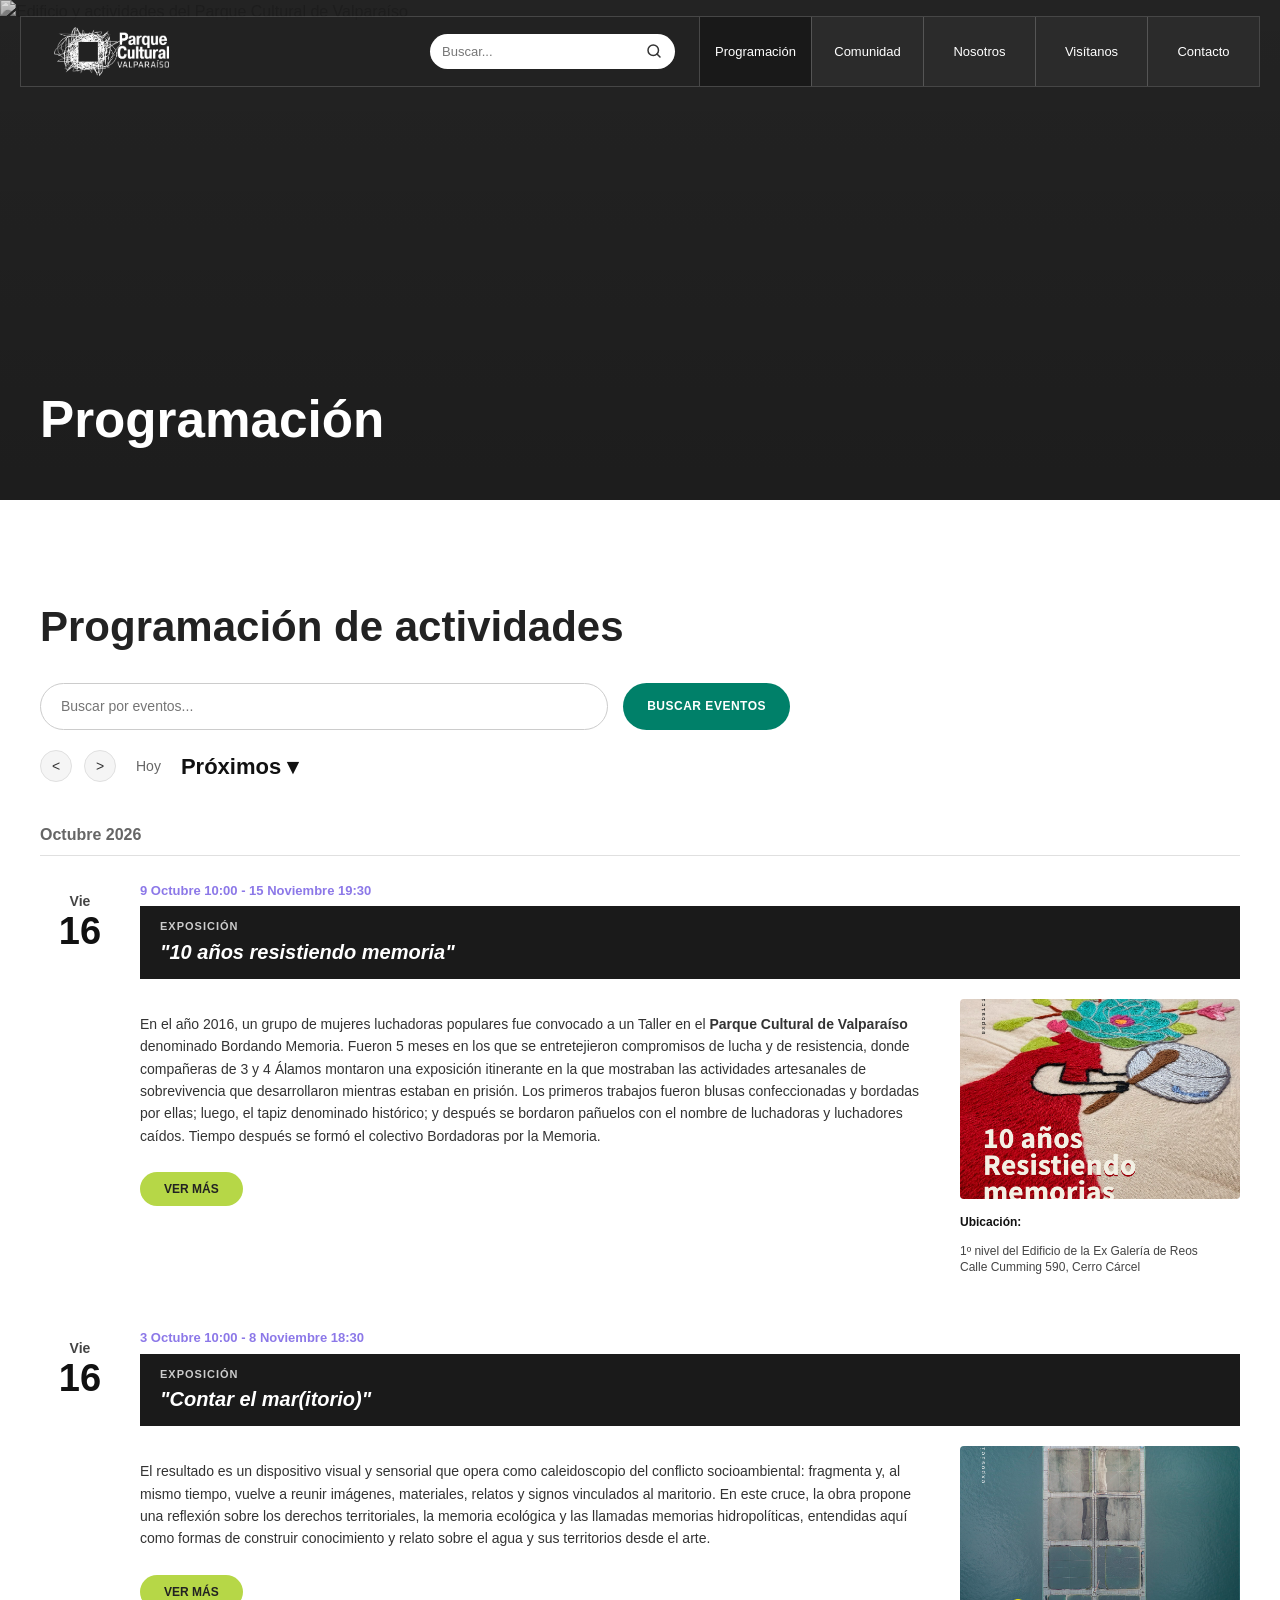
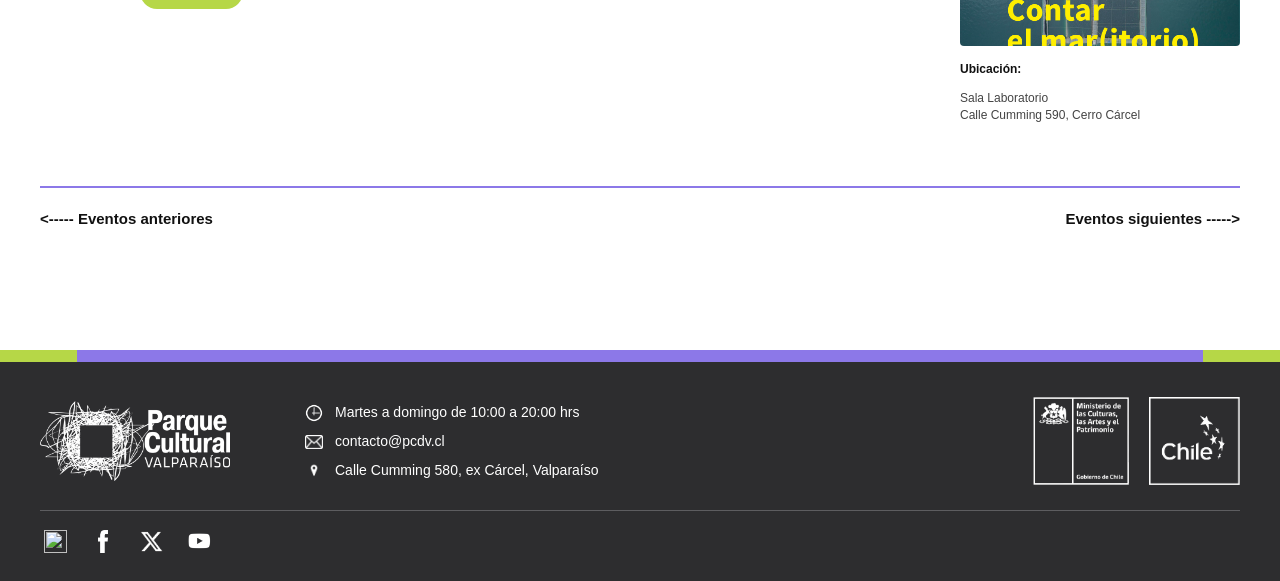
==== cartelera.html @ 221e4e43 "Rename programacion.html to cartelera.html" ====
<!DOCTYPE html>
<html lang="es">

<head>
    <!-- CONFIGURACIÓN GENERAL -->
    <meta charset="UTF-8">
    <meta name="viewport" content="width=device-width, initial-scale=1.0">

    <meta name="description"
          content="Revisa la cartelera y programación de actividades, exposiciones y talleres del Parque Cultural de Valparaíso.">

    <title>Programación | Parque Cultural de Valparaíso</title>

    <!-- CSS COMPARTIDO -->
    <link rel="stylesheet" href="css/estilos.css">

    <!-- JAVASCRIPT COMPARTIDO -->
    <script src="js/main.js" defer></script>
</head>

<body>

    <!-- =====================================
         1. HEADER Y PORTADA INSTITUCIONAL
         ===================================== -->

    <div class="portada">

        <header class="header">

            <div class="header-contenido">

                <!-- LOGOTIPO -->
                <a href="index.html"
                   class="logo"
                   aria-label="Ir al inicio del Parque Cultural">

                    <img
                        src="assets/imagenes/logo-parque-cultural.png"
                        alt="Parque Cultural de Valparaíso"
                        width="145"
                        height="61"
                    >
                </a>

                <!-- BUSCADOR DEL HEADER -->
                <form class="buscador" role="search">

                    <label for="buscar" class="visualmente-oculto">
                        Buscar en el sitio
                    </label>

                    <input
                        type="search"
                        id="buscar"
                        name="q"
                        placeholder="Buscar..."
                    >

                    <button type="submit" aria-label="Buscar">
                        <svg
                            width="18"
                            height="18"
                            viewBox="0 0 24 24"
                            fill="none"
                            stroke="currentColor"
                            stroke-width="2"
                            stroke-linecap="round"
                            aria-hidden="true"
                        >
                            <circle cx="11" cy="11" r="7"></circle>
                            <path d="m20 20-4-4"></path>
                        </svg>
                    </button>

                </form>

                <!-- BOTÓN MENÚ MÓVIL -->
                <button
                    class="menu-toggle"
                    type="button"
                    aria-label="Abrir menú"
                    aria-expanded="false"
                    aria-controls="menu-principal"
                >
                    <span></span>
                    <span></span>
                    <span></span>
                </button>

                <!-- NAVEGACIÓN PRINCIPAL -->
                <nav
                    class="navegacion"
                    id="menu-principal"
                    aria-label="Navegación principal"
                >

                    <ul class="menu">

                        <li>
                            <a href="cartelera.html"
                               aria-current="page">
                                Programación
                            </a>
                        </li>

                        <li>
                            <a href="comunidad.html">
                                Comunidad
                            </a>
                        </li>

                        <li>
                            <a href="nosotros.html">
                                Nosotros
                            </a>
                        </li>

                        <li>
                            <a href="visita.html">
                                Visítanos
                            </a>
                        </li>

                        <li>
                            <a href="contacto.html">
                                Contacto
                            </a>
                        </li>

                    </ul>

                </nav>

            </div>

        </header>

        <!-- FOTOGRAFÍA DE PORTADA -->
        <section class="hero"
                 aria-labelledby="titulo-cartelera">

            <img
                src="assets/imagenes/portada-cartelera.jpg"
                alt="Edificio y actividades del Parque Cultural de Valparaíso"
                class="hero-imagen"
                width="1600"
                height="900"
            >

            <div class="hero-contenido">

                <h1 id="titulo-cartelera">
                    Programación
                </h1>

            </div>

        </section>

    </div>


    <!-- =====================================
         2. CONTENIDO PRINCIPAL (AGENDA ESTILO BABURIZZA)
         ===================================== -->

    <main class="pagina-programacion">

        <div class="contenedor">

            <!-- ENCABEZADO Y BUSCADOR INTERNO CON NAVEGACIÓN DE CALENDARIO -->
            <div class="programacion-encabezado">
                <h2>Programación de actividades</h2>

                <div class="agenda-barra-herramientas">
                    <!-- Buscador interno de eventos -->
                    <div class="buscador-agenda">
                        <input type="search" placeholder="Buscar por eventos..." aria-label="Buscar en la agenda">
                        <button type="submit" class="btn-buscar-agenda">BUSCAR EVENTOS</button>
                    </div>

                    <!-- Navegación de Fecha / Selector estilo Baburizza -->
                    <div class="agenda-navegacion-fechas">
                        <button class="btn-flecha-fecha" aria-label="Anterior">&lt;</button>
                        <button class="btn-flecha-fecha" aria-label="Siguiente">&gt;</button>
                        <button class="btn-hoy">Hoy</button>

                        <!-- Menú Desplegable con Calendario Flotante -->
                        <details class="selector-calendario-wrapper">
                            <summary class="btn-proximos">
                                Próximos ▾
                            </summary>
                            
                            <!-- Ventana Flotante del Calendario -->
                            <div class="calendario-popover">
                                <div class="cal-cabecera">
                                    <button class="cal-nav">&lt;</button>
                                    <span>Octubre 2026</span>
                                    <button class="cal-nav">&gt;</button>
                                </div>
                                <div class="cal-dias-semana">
                                    <span>L</span><span>M</span><span>X</span><span>J</span><span>V</span><span>S</span><span>D</span>
                                </div>
                                <div class="cal-matriz-dias">
                                    <span class="fuera">28</span><span class="fuera">29</span><span class="fuera">30</span><span>1</span><span>2</span><span>3</span><span>4</span>
                                    <span>5</span><span>6</span><span>7</span><span>8</span><span>9</span><span>10</span><span>11</span>
                                    <span>12</span><span>13</span><span>14</span><span>15</span><span>16</span><span>17</span><span>18</span>
                                    <span>19</span><span>20</span><span>21</span><span class="dia-actual">22</span><span>23</span><span>24</span><span>25</span>
                                    <span>26</span><span>27</span><span>28</span><span>29</span><span>30</span><span>31</span><span class="fuera">1</span>
                                </div>
                            </div>
                        </details>
                    </div>
                </div>
            </div>

            <!-- TÍTULO DEL MES ACTUAL -->
            <h3 class="mes-titulo">Octubre 2026</h3>

            <!-- LISTA DE EVENTOS -->
            <div class="lista-eventos">

                <!-- TARJETA EVENTO 1 -->
                <article class="tarjeta-evento">
                    
                    <!-- Fecha lateral -->
                    <div class="evento-fecha">
                        <span class="dia-nombre">Vie</span>
                        <span class="dia-numero">16</span>
                    </div>

                    <!-- Cuerpo principal -->
                    <div class="evento-cuerpo">
                        
                        <div class="evento-horario-rango">
                            9 Octubre 10:00 - 15 Noviembre 19:30
                        </div>

                        <div class="evento-banner-titulo">
                            <span class="evento-categoria">EXPOSICIÓN</span>
                            <h4 class="evento-titulo">"10 años resistiendo memoria"</h4>
                        </div>

                        <div class="evento-detalles-grid">
                            
                            <!-- Columna Izquierda: Texto e Historia -->
                            <div class="evento-descripcion">
                                <p>
                                    En el año 2016, un grupo de mujeres luchadoras populares fue convocado a un Taller en el <strong>Parque Cultural de Valparaíso</strong> denominado Bordando Memoria. Fueron 5 meses en los que se entretejieron compromisos de lucha y de resistencia, donde compañeras de 3 y 4 Álamos montaron una exposición itinerante en la que mostraban las actividades artesanales de sobrevivencia que desarrollaron mientras estaban en prisión. Los primeros trabajos fueron blusas confeccionadas y bordadas por ellas; luego, el tapiz denominado histórico; y después se bordaron pañuelos con el nombre de luchadoras y luchadores caídos. Tiempo después se formó el colectivo Bordadoras por la Memoria.
                                </p>
                                
                                <!-- Desplegable Ver más -->
                                <details class="evento-desplegable">
                                    <summary class="boton-ver-mas">VER MÁS</summary>
                                    <div class="desplegable-contenido">
                                        <p>
                                            En estos 10 años han recorrido la dolorosa historia que dejó el paso sangriento de la dictadura, bordando con hilos multicolores la lucha y la esperanza, dando puntadas colectivas entre mujeres para: denunciar; no olvidar; mantener la memoria viva y rendir homenaje a compañeras como Marta Ugarte, a las compañeras detenidas desaparecidas embarazadas y a los compañeros detenidos...
                                        </p>
                                    </div>
                                </details>
                            </div>

                            <!-- Columna Derecha: Imagen y Ubicación -->
                            <div class="evento-lateral">
                                <img src="assets/imagenes/10-anos-resistiendo-memoria.jpg" alt="10 años resistiendo memoria" class="evento-imagen" loading="lazy">
                                <div class="evento-ubicacion">
                                    <strong>Ubicación:</strong>
                                    <p>1º nivel del Edificio de la Ex Galería de Reos<br>Calle Cumming 590, Cerro Cárcel</p>
                                </div>
                            </div>

                        </div>

                    </div>

                </article>


                <!-- TARJETA EVENTO 2 -->
                <article class="tarjeta-evento">
                    
                    <!-- Fecha lateral -->
                    <div class="evento-fecha">
                        <span class="dia-nombre">Vie</span>
                        <span class="dia-numero">16</span>
                    </div>

                    <!-- Cuerpo principal -->
                    <div class="evento-cuerpo">
                        
                        <div class="evento-horario-rango">
                            3 Octubre 10:00 - 8 Noviembre 18:30
                        </div>

                        <div class="evento-banner-titulo">
                            <span class="evento-categoria">EXPOSICIÓN</span>
                            <h4 class="evento-titulo">"Contar el mar(itorio)"</h4>
                        </div>

                        <div class="evento-detalles-grid">
                            
                            <!-- Columna Izquierda: Texto e Historia -->
                            <div class="evento-descripcion">
                                <p>
                                    El resultado es un dispositivo visual y sensorial que opera como caleidoscopio del conflicto socioambiental: fragmenta y, al mismo tiempo, vuelve a reunir imágenes, materiales, relatos y signos vinculados al maritorio. En este cruce, la obra propone una reflexión sobre los derechos territoriales, la memoria ecológica y las llamadas memorias hidropolíticas, entendidas aquí como formas de construir conocimiento y relato sobre el agua y sus territorios desde el arte.
                                </p>
                                
                                <!-- Desplegable Ver más -->
                                <details class="evento-desplegable">
                                    <summary class="boton-ver-mas">VER MÁS</summary>
                                    <div class="desplegable-contenido">
                                        <p>
                                            La exposición será inaugurada el sábado 3 de octubre a las 12:00 hrs., en la Sala Laboratorio del Parque Cultural de Valparaíso. La entrada es liberada y la obra es apta para todas las edades. Estará abierta al público hasta el domingo 8 de noviembre y se podrá visitar de martes a domingo de 10:00 a 13:30 hrs. y de 15:30 a 18:30 hrs.
                                        </p>
                                    </div>
                                </details>
                            </div>

                            <!-- Columna Derecha: Imagen y Ubicación -->
                            <div class="evento-lateral">
                                <img src="assets/imagenes/contar-el-maritorio.jpg" alt="Contar el maritorio" class="evento-imagen" loading="lazy">
                                <div class="evento-ubicacion">
                                    <strong>Ubicación:</strong>
                                    <p>Sala Laboratorio<br>Calle Cumming 590, Cerro Cárcel</p>
                                </div>
                            </div>

                        </div>

                    </div>

                </article>

            </div>

            <!-- PAGINACIÓN / NAVEGACIÓN INFERIOR -->
            <nav class="eventos-paginacion" aria-label="Navegación de eventos">
                <a href="#" class="paginacion-enlace">&lt;----- Eventos anteriores</a>
                <a href="#" class="paginacion-enlace">Eventos siguientes -----&gt;</a>
            </nav>

        </div>

    </main>


    <!-- =====================================
         3. FOOTER INSTITUCIONAL
         ===================================== -->

    <footer class="footer">

        <!-- FRANJA DECORATIVA -->
        <div class="footer-franja" aria-hidden="true"></div>

        <div class="footer-contenedor">

            <div class="footer-principal">

                <!-- LOGOTIPO PRINCIPAL -->
                <div class="footer-marca">

                    <a href="index.html" aria-label="Volver al inicio">

                        <img
                            src="assets/imagenes/logo-parque-cultural.png"
                            alt="Parque Cultural de Valparaíso"
                            width="190"
                            height="80"
                        >

                    </a>

                </div>

                <!-- DATOS DE CONTACTO -->
                <div class="footer-informacion">

                    <!-- HORARIO -->
                    <div class="footer-dato">

                        <img
                            src="assets/imagenes/icono-horario.png"
                            alt=""
                            class="footer-icono-img"
                            width="18"
                            height="18"
                        >

                        <span>
                            Martes a domingo de 10:00 a 20:00 hrs
                        </span>

                    </div>

                    <!-- CORREO -->
                    <div class="footer-dato">

                        <img
                            src="assets/imagenes/icono-correo.png"
                            alt=""
                            class="footer-icono-img"
                            width="18"
                            height="18"
                        >

                        <a href="mailto:contacto@pcdv.cl">
                            contacto@pcdv.cl
                        </a>

                    </div>

                    <!-- UBICACIÓN -->
                    <div class="footer-dato">

                        <img
                            src="assets/imagenes/icono-ubicacion.webp"
                            alt=""
                            class="footer-icono-img"
                            width="18"
                            height="18"
                        >

                        <span>
                            Calle Cumming 580, ex Cárcel, Valparaíso
                        </span>

                    </div>

                </div>

                <!-- LOGOTIPOS INSTITUCIONALES -->
                <div class="footer-instituciones">

                    <img
                        src="assets/imagenes/logo-ministerio.png"
                        alt="Ministerio de las Culturas, las Artes y el Patrimonio"
                        class="logo-ministerio"
                    >

                    <img
                        src="assets/imagenes/logo-chile.png"
                        alt="Chile"
                        class="logo-chile"
                    >

                </div>

            </div>

            <!-- LÍNEA DIVISORIA -->
            <hr class="footer-separador">

            <!-- REDES SOCIALES -->
            <nav class="footer-redes" aria-label="Redes sociales">

                <a href="https://www.instagram.com/" aria-label="Instagram del Parque Cultural">
                    <img src="assets/imagenes/icono-instagram.webp" alt="" class="footer-red-icono">
                </a>

                <a href="https://www.facebook.com/" aria-label="Facebook del Parque Cultural">
                    <img src="assets/imagenes/icono-facebook.png" alt="" class="footer-red-icono">
                </a>

                <a href="https://x.com/" aria-label="X del Parque Cultural">
                    <img src="assets/imagenes/icono-x.png" alt="" class="footer-red-icono">
                </a>

                <a href="https://www.youtube.com/" aria-label="YouTube del Parque Cultural">
                    <img src="assets/imagenes/icono-youtube.png" alt="" class="footer-red-icono">
                </a>

            </nav>

        </div>

    </footer>

</body>
</html>
---- css/estilos.css ----
/* =========================================

   A. CONFIGURACIÓN GENERAL

   ========================================= */

*,

*::before,

*::after {

    box-sizing: border-box;

}

html {

    scroll-behavior: smooth;

}

body {

    margin: 0;

    min-height: 100vh;

    display: flex;

    flex-direction: column;

    font-family: Arial, Helvetica, sans-serif;

    font-size: 16px;

    line-height: 1.5;

    color: #222222;

    background-color: #ffffff;

}

main {

    flex: 1;

}

img {

    display: block;

    max-width: 100%;

    height: auto;

}

button,

input,

textarea {

    font: inherit;

}

button {

    cursor: pointer;

}

a {

    color: inherit;

}

/* Contenedor general de páginas */

.contenedor {

    width: min(100% - 40px, 1200px);

    margin-inline: auto;

    padding-block: 60px;

}

/* Elementos accesibles para lectores */

.visualmente-oculto {

    position: absolute;

    width: 1px;

    height: 1px;

    padding: 0;

    margin: -1px;

    overflow: hidden;

    clip: rect(0, 0, 0, 0);

    white-space: nowrap;

    border: 0;

}

/* =========================================

   B. HEADER Y PORTADA

   ========================================= */

/* 1. Contenedor de portada */

.portada {

    position: relative;

    width: 100%;

    background-color: #292929;

}

/* Fotografía de portada */

.hero {

    position: relative;

    width: 100%;

    height: 500px;

    overflow: hidden;

    background-color: #292929;

}

.hero-imagen {

    position: absolute;

    inset: 0;

    width: 100%;

    height: 100%;

    object-fit: cover;

    object-position: center;

    filter: grayscale(100%);

}

/* Capa oscura sobre la fotografía */

.hero::after {

    content: "";

    position: absolute;

    inset: 0;

    background: linear-gradient(

        to bottom,

        rgba(0, 0, 0, 0.15),

        rgba(0, 0, 0, 0.30)

    );

    pointer-events: none;

}

/* Textos de portada */

.hero-contenido {

    position: absolute;

    z-index: 2;

    bottom: 50px;

    left: max(20px, calc((100% - 1200px) / 2));

    max-width: 700px;

    padding-right: 20px;

    color: #ffffff;

}

.hero-etiqueta {

    margin: 0 0 8px;

    font-size: 16px;

}

.hero h1 {

    margin: 0;

    font-size: clamp(28px, 4vw, 52px);

    line-height: 1.15;

    font-weight: 700;

}

/* 2. Header translúcido */

.header {

    position: absolute;

    top: 16px;

    left: 0;

    z-index: 100;

    width: 100%;

    color: #ffffff;

}

.header-contenido {

    display: flex;

    align-items: stretch;

    width: min(100% - 40px, 1440px);

    min-height: 70px;

    margin-inline: auto;

    background-color: rgba(35, 35, 35, 0.48);

    border: 1px solid rgba(255, 255, 255, 0.16);

}

/* 3. Logotipo del header */

.logo {

    display: flex;

    align-items: center;

    justify-content: center;

    flex-shrink: 0;

    width: 180px;

    padding: 10px 14px;

    text-decoration: none;

}

.logo img {

    width: 115px;

    height: auto;

}

/* 4. Buscador */

.buscador {

    display: flex;

    align-items: center;

    align-self: center;

    width: 100%;

    max-width: 245px;

    min-width: 130px;

    height: 35px;

    margin-left: auto;

    margin-right: 24px;

    background-color: #ffffff;

    border-radius: 30px;

}

.buscador input {

    flex: 1;

    min-width: 0;

    width: 100%;

    padding: 8px 12px;

    font-size: 13px;

    color: #222222;

    background: transparent;

    border: none;

    outline: none;

}

.buscador input::placeholder {

    color: #777777;

}

.buscador button {

    display: flex;

    align-items: center;

    justify-content: center;

    padding: 8px 12px;

    color: #333333;

    background: transparent;

    border: none;

    border-radius: 50%;

}

.buscador:focus-within {

    outline: 2px solid #d4ee56;

    outline-offset: 2px;

}

/* 5. Navegación principal */

.navegacion {

    display: flex;

    align-self: stretch;

}

.menu {

    display: flex;

    align-items: stretch;

    height: 100%;

    margin: 0;

    padding: 0;

    list-style: none;

}

.menu li {

    display: flex;

    align-items: stretch;

}

/* Recuadros semitransparentes */

.menu a {

    display: flex;

    align-items: center;

    justify-content: center;

    min-width: 112px;

    height: 100%;

    padding: 16px 15px;

    color: #ffffff;

    font-size: 13px;

    font-weight: 500;

    text-align: center;

    text-decoration: none;

    white-space: nowrap;

    background-color: rgba(65, 65, 65, 0.30);

    border-left: 1px solid rgba(255, 255, 255, 0.20);

    transition: background-color 0.2s ease;

}

/* Cuando pasamos el mouse */

.menu a:hover {

    background-color: rgba(25, 25, 25, 0.88);

}

/* Categoría activa */

.menu a[aria-current="page"],

.menu a[aria-current="location"] {

    background-color: rgba(25, 25, 25, 0.90);

}

/* 6. Botón de menú móvil */

.menu-toggle {

    display: none;

    flex-direction: column;

    align-items: center;

    justify-content: center;

    gap: 5px;

    width: 55px;

    padding: 12px;

    color: #ffffff;

    background: rgba(40, 40, 40, 0.60);

    border: none;

}

.menu-toggle span {

    display: block;

    width: 24px;

    height: 2px;

    background-color: #ffffff;

    border-radius: 2px;

}

/* =========================================

   C. FOOTER INSTITUCIONAL

   ========================================= */

/* 1. Fondo del footer */

.footer {

    width: 100%;

    padding: 0;

    background-color: #2d2d2f;

    color: #ffffff;

}

/* 2. Franja superior de colores */

.footer-franja {

    width: 100%;

    height: 12px;

    background: linear-gradient(

        to right,

        #b6d747 0%,

        #b6d747 6%,

        #8c78e8 6%,

        #8c78e8 94%,

        #b6d747 94%,

        #b6d747 100%

    );

}

/* 3. Contenedor principal del footer */

.footer-contenedor {

    width: min(100% - 80px, 1250px);

    margin-inline: auto;

    padding: 35px 0 25px;

}

/* 4. Distribución en tres columnas */

.footer-principal {

    display: grid;

    grid-template-columns:

        220px minmax(0, 1fr) auto;

    align-items: center;

    column-gap: 45px;

}

/* 5. Logotipo Parque Cultural */

.footer-marca img {

    width: 190px;

    max-width: 100%;

    height: auto;

}

/* 6. Información institucional */

.footer-informacion {

    display: flex;

    flex-direction: column;

    gap: 9px;

}

.footer-dato {

    display: flex;

    align-items: flex-start;

    gap: 12px;

    font-size: 14px;

    line-height: 1.45;

}

/* Íconos de horario, correo y ubicación */

.footer-icono-img {

    display: block;

    width: 18px;

    height: 18px;

    object-fit: contain;

    flex-shrink: 0;

    margin-top: 2px;

}

.footer-dato a {

    color: #ffffff;

    text-decoration: none;

}

.footer-dato a:hover {

    text-decoration: underline;

}

/* 7. Logotipos institucionales */

.footer-instituciones {

    display: flex;

    align-items: center;

    justify-content: flex-end;

    gap: 20px;

}

/* Logotipos proporcionados */

.footer-instituciones img {

    display: block;

    width: auto;

    height: 88px;

    max-width: 100%;

    object-fit: contain;

}

/* 8. Línea de separación */

.footer-separador {

    width: 100%;

    height: 1px;

    margin: 25px 0 15px;

    background-color: #5d5d60;

    border: none;

}

/* 9. Redes sociales */

.footer-redes {

    display: flex;

    align-items: center;

    flex-wrap: wrap;

    gap: 18px;

}

.footer-redes a {

    display: inline-flex;

    align-items: center;

    justify-content: center;

    width: 30px;

    height: 30px;

    text-decoration: none;

    transition: opacity 0.2s ease;

}

.footer-redes a:hover {

    opacity: 0.65;

}

/* Íconos de redes */

.footer-red-icono {

    display: block;

    width: 23px;

    height: 23px;

    object-fit: contain;

}

/* Ajuste específico del ícono Facebook */

.footer-redes a:nth-child(2) img {

    width: 13px;

    height: 23px;

}

/* 10. Navegación accesible */

.footer a:focus-visible,

.menu a:focus-visible,

.logo:focus-visible,

.menu-toggle:focus-visible,

.buscador button:focus-visible {

    outline: 3px solid #b6d747;

    outline-offset: 3px;

}

/* =========================================

   D. RESPONSIVIDAD

   ========================================= */

/* -----------------------------------------

   1. TABLET Y PANTALLAS MEDIANAS

   Hasta 1150px

   ----------------------------------------- */

@media (max-width: 1150px) {

    /* HEADER */

    .header-contenido {

        min-height: 68px;

    }

    .logo {

        width: 145px;

    }

    .logo img {

        width: 105px;

    }

    .buscador {

        flex: 1;

        max-width: 300px;

        margin-left: auto;

        margin-right: 15px;

    }

    .menu-toggle {

        display: flex;

    }

    /* Menú desplegable */

    .navegacion {

        display: none;

        position: absolute;

        top: 100%;

        left: 20px;

        right: 20px;

        background-color: rgba(35, 35, 35, 0.97);

        box-shadow: 0 8px 20px rgba(0, 0, 0, 0.25);

    }

    .navegacion.abierta {

        display: block;

    }

    .menu {

        flex-direction: column;

        height: auto;

    }

    .menu li {

        display: block;

    }

    .menu a {

        justify-content: flex-start;

        width: 100%;

        min-width: 0;

        height: auto;

        padding: 16px 20px;

        font-size: 16px;

        text-align: left;

        border-left: none;

        border-bottom: 1px solid rgba(255, 255, 255, 0.15);

    }

    /* PORTADA */

    .hero {

        height: 420px;

    }

    .hero-contenido {

        left: 30px;

        bottom: 40px;

    }

    .contenedor {

        padding-block: 45px;

    }

}

/* -----------------------------------------

   2. FOOTER EN TABLET

   Hasta 1000px

   ----------------------------------------- */

@media (max-width: 1000px) {

    .footer-contenedor {

        width: calc(100% - 50px);

    }

    .footer-principal {

        grid-template-columns: 180px minmax(0, 1fr);

        gap: 30px;

    }

    .footer-marca img {

        width: 165px;

    }

    .footer-instituciones {

        grid-column: 1 / -1;

        justify-content: flex-start;

    }

    .footer-instituciones img {

        height: 80px;

    }

}

/* -----------------------------------------

   3. MÓVILES

   Hasta 600px

   ----------------------------------------- */

@media (max-width: 600px) {

    /* HEADER */

    .header {

        top: 10px;

    }

    .header-contenido {

        width: calc(100% - 20px);

        min-height: 60px;

    }

    .logo {

        width: 105px;

        padding: 8px;

    }

    .logo img {

        width: 90px;

    }

    .buscador {

        min-width: 0;

        height: 33px;

        margin-right: 8px;

    }

    .buscador input {

        padding: 7px;

        font-size: 12px;

    }

    .buscador button {

        padding: 7px;

    }

    .menu-toggle {

        width: 45px;

        padding: 10px;

    }

    .menu-toggle span {

        width: 22px;

    }

    .navegacion {

        left: 10px;

        right: 10px;

    }

    /* PORTADA */

    .hero {

        height: 360px;

    }

    .hero-contenido {

        left: 20px;

        right: 20px;

        bottom: 30px;

        padding: 0;

    }

    .hero-etiqueta {

        font-size: 14px;

    }

    .hero h1 {

        font-size: clamp(25px, 7vw, 36px);

    }

    .contenedor {

        width: calc(100% - 30px);

        padding-block: 35px;

    }

    /* FOOTER */

    .footer-franja {

        height: 8px;

    }

    .footer-contenedor {

        width: calc(100% - 40px);

        padding: 30px 0 25px;

    }

    .footer-principal {

        display: flex;

        flex-direction: column;

        align-items: flex-start;

        gap: 28px;

    }

    .footer-marca img {

        width: 170px;

    }

    .footer-informacion {

        gap: 12px;

    }

    .footer-dato {

        font-size: 13px;

    }

    .footer-icono-img {

        width: 17px;

        height: 17px;

    }

    .footer-instituciones {

        gap: 18px;

    }

    .footer-instituciones img {

        height: 73px;

    }

    .footer-separador {

        margin: 25px 0 20px;

    }

    .footer-redes {

        gap: 16px;

    }

    .footer-red-icono {

        width: 22px;

        height: 22px;

    }

}

/* =========================================

   PÁGINA: COMUNIDAD - NUESTRO HACER

   ========================================= */

/* 1. CONTENEDOR GENERAL */

.pagina-comunidad {

    background-color: #ffffff;

    color: #222222;

}

/* 2. INTRODUCCIÓN */

.comunidad-introduccion {

    margin-bottom: 50px;

}

.ruta-pagina {

    margin: 0 0 25px;

    font-size: 13px;

    color: #666666;

}

.comunidad-introduccion h2 {

    margin: 0 0 15px;

    font-size: clamp(26px, 3vw, 36px);

    font-weight: 700;

    line-height: 1.2;

}

.comunidad-introduccion > p:last-child {

    max-width: 650px;

    margin: 0;

    font-size: 15px;

    line-height: 1.6;

}

/* =========================================

   3. TARJETAS DE PROYECTOS

   ========================================= */

.comunidad-proyecto {

    display: grid;

    /* Texto más ancho que imagen */

    grid-template-columns:

        minmax(0, 2fr)

        minmax(0, 1fr);

    gap: 0;

    align-items: stretch;

    width: 100%;

    max-width: 1050px;

    min-height: 290px;

    margin: 0 auto 60px;

}

/* 4. COLUMNA DE TEXTO */

.comunidad-proyecto-texto {

    display: flex;

    flex-direction: column;

    align-items: stretch;

    min-width: 0;

    background-color: #ffffff;

}

/* Franja negra del título */

.comunidad-proyecto h3 {

    display: flex;

    align-items: center;

    width: 100%;

    min-height: 58px;

    margin: 0;

    padding: 14px 20px;

    color: #ffffff;

    background-color: #080808;

    font-size: 19px;

    font-weight: 600;

    line-height: 1.3;

}

/* Descripción de cada iniciativa */

.comunidad-proyecto-texto > p {

    margin: 0;

    padding: 18px 20px 10px;

    font-size: 14px;

    line-height: 1.5;

}

/* =========================================

   5. IMÁGENES DE LAS TARJETAS

   ========================================= */

.comunidad-proyecto-imagen {

    width: 100%;

    min-width: 0;

    display: flex;

    align-items: stretch;

    justify-content: center;

    background-color: #ffffff;

    overflow: hidden;

}

.comunidad-proyecto-imagen img {

    display: block;

    width: 100%;

    height: 100%;

    object-fit: contain;

    object-position: center;

}

/* =========================================

   6. BOTÓN VER MÁS

   ========================================= */

.proyecto-detalle {

    width: 100%;

    /* Empuja el botón al fondo */

    margin-top: auto;

    padding: 12px 20px 18px;

}

.proyecto-detalle summary {

    display: flex;

    align-items: center;

    justify-content: center;

    width: fit-content;

    min-width: 130px;

    min-height: 36px;

    margin-inline: auto;

    padding: 8px 22px;

    color: #ffffff;

    background-color: #b6d747;

    border-radius: 30px;

    font-size: 12px;

    font-weight: 600;

    text-align: center;

    cursor: pointer;

    list-style: none;

    transition: background-color 0.2s ease;

}

/* Ocultar marcador predeterminado */

.proyecto-detalle summary::-webkit-details-marker {

    display: none;

}

/* Efecto al pasar el mouse */

.proyecto-detalle summary:hover {

    background-color: #9fbe35;

}

/* Navegación con teclado */

.proyecto-detalle summary:focus-visible {

    outline: 3px solid #222222;

    outline-offset: 3px;

}

/* 7. CONTENIDO DESPLEGABLE */

.proyecto-detalle[open] p {

    margin: 15px 0 0;

    padding: 15px;

    background-color: #f3f3f3;

    border-left: 3px solid #b6d747;

    font-size: 14px;

    line-height: 1.6;

}

/* =========================================

   RESPONSIVIDAD: COMUNIDAD

   ========================================= */

/* 8. TABLET */

@media (max-width: 900px) {

    .comunidad-proyecto {

        grid-template-columns:

            minmax(0, 1.5fr)

            minmax(0, 1fr);

        min-height: 260px;

        margin-bottom: 45px;

    }

    .comunidad-proyecto h3 {

        min-height: 54px;

        font-size: 17px;

    }

    .comunidad-proyecto-texto > p {

        padding: 15px 16px 8px;

        font-size: 13px;

    }

    .proyecto-detalle {

        padding: 12px 16px 18px;

    }

}

/* =========================================
   COMUNIDAD: TARJETAS EN MÓVIL
   Orden: imagen, título, texto y botón
   ========================================= */

@media (max-width: 600px) {

    .pagina-comunidad .comunidad-proyecto {
        display: grid;
        grid-template-columns: minmax(0, 1fr);
        gap: 0;
    }

    .pagina-comunidad .comunidad-proyecto-texto {
        display: contents;
    }

    /* 1. Fotografía primero */

    .pagina-comunidad .comunidad-proyecto-imagen {
        order: 1;
        width: 100%;
        max-width: none;
        margin: 0;
    }

    .pagina-comunidad .comunidad-proyecto-imagen img {
        width: 100%;
        height: auto;
        aspect-ratio: 1 / 1;
        object-fit: contain;
    }

    /* 2. Título debajo de la imagen */

    .pagina-comunidad .comunidad-proyecto h3 {
        order: 2;
        margin: 0;
    }

    /* 3. Descripción */

    .pagina-comunidad .comunidad-proyecto-texto > p {
        order: 3;
        margin: 0;
        padding: 16px 16px 0;
    }

    /* 4. Botón al final */

    .pagina-comunidad .proyecto-detalle {
        order: 4;
        margin: 0;
        padding: 20px 16px 24px;
    }
}

/* 10. MOVIMIENTO REDUCIDO */

@media (prefers-reduced-motion: reduce) {

    .proyecto-detalle summary {

        transition: none;

    }

}

/* =========================================

   E. ACCESIBILIDAD Y MOVIMIENTO

   ========================================= */

@media (prefers-reduced-motion: reduce) {

    html {

        scroll-behavior: auto;

    }

    .menu a,

    .footer-redes a {

        transition: none;

    }

}

/* =========================================
   NAVEGACIÓN SECUNDARIA COMPARTIDA
   ========================================= */

.submenu-paginas {
    display: flex;
    align-items: center;
    flex-wrap: wrap;
    gap: 30px;
    width: min(100% - 40px, 1200px);
    margin-inline: auto;
    padding-top: 30px;
}

.submenu-paginas a {
    display: inline-block;
    padding: 8px 0 12px;
    color: #444444;
    font-size: 14px;
    text-decoration: none;
    border-bottom: 2px solid transparent;
    transition: border-color 0.2s ease;
}

.submenu-paginas a:hover,
.submenu-paginas a[aria-current="page"] {
    border-bottom-color: #8c78e8;
}

.submenu-paginas a:focus-visible {
    outline: 3px solid #8c78e8;
    outline-offset: 4px;
}

@media (max-width: 600px) {
    .submenu-paginas {
        width: calc(100% - 30px);
        gap: 18px;
        padding-top: 20px;
    }

    .submenu-paginas a {
        font-size: 13px;
        padding-bottom: 10px;
    }
}

/* =========================================

   PÁGINA: PATRIMONIO

   ========================================= */

/* 1. CONFIGURACIÓN GENERAL */

.pagina-patrimonio {

    width: 100%;

    background-color: #ffffff;

    color: #222222;

}

/* 2. NAVEGACIÓN INTERNA */

.patrimonio-submenu {

    display: flex;

    align-items: center;

    flex-wrap: wrap;

    gap: 30px;

    width: min(100% - 40px, 1200px);

    margin-inline: auto;

    padding-top: 30px;

}

.patrimonio-submenu a {

    padding: 8px 0;

    color: #444444;

    font-size: 14px;

    text-decoration: none;

    border-bottom: 2px solid transparent;

}

.patrimonio-submenu a:hover,

.patrimonio-submenu-activo {

    border-bottom-color: #8c78e8 !important;

}

.patrimonio-submenu a:focus-visible {

    outline: 3px solid #8c78e8;

    outline-offset: 4px;

}

/* 3. INTRODUCCIÓN */

.patrimonio-introduccion {

    padding-top: 45px;

    padding-bottom: 65px;

}

.patrimonio-introduccion h1 {

    margin: 0 0 25px;

    font-size: clamp(28px, 3vw, 38px);

    line-height: 1.2;

}

.patrimonio-introduccion p {

    max-width: 850px;

    margin: 0 0 18px;

    font-size: 15px;

    line-height: 1.7;

}

/* 4. SECCIONES PATRIMONIALES */

.patrimonio-seccion {

    margin-bottom: 80px;

    scroll-margin-top: 25px;

}

.patrimonio-seccion > .contenedor {

    padding-top: 20px;

    padding-bottom: 25px;

}

.patrimonio-seccion h2 {

    margin: 0;

    font-size: clamp(24px, 2.5vw, 32px);

    line-height: 1.25;

}

/* =========================================

   5. TARJETAS HORIZONTALES

   ========================================= */

.patrimonio-tarjeta {

    display: grid;

    grid-template-columns:

        minmax(0, 1fr)

        minmax(0, 1fr);

    gap: 0;

    align-items: stretch;

    width: 100%;

    min-height: 350px;

}

/* 6. COLUMNA DE IMAGEN */

.patrimonio-tarjeta-imagen {

    min-width: 0;

    min-height: 350px;

    overflow: hidden;

}

.patrimonio-tarjeta-imagen img {

    display: block;

    width: 100%;

    height: 100%;

    min-height: 350px;

    object-fit: cover;

    object-position: center;

}

/* 7. COLUMNA DE TEXTO */

.patrimonio-tarjeta-texto {

    display: flex;

    flex-direction: column;

    align-items: flex-start;

    justify-content: center;

    min-width: 0;

    padding: clamp(25px, 4vw, 65px);

    color: #ffffff;

    background-color: #111111;

}

.patrimonio-tarjeta-texto h3 {

    margin: 0 0 20px;

    font-size: clamp(20px, 2vw, 26px);

    font-weight: 600;

    line-height: 1.3;

}

.patrimonio-tarjeta-texto > p {

    max-width: 500px;

    margin: 0 0 25px;

    font-size: 15px;

    line-height: 1.65;

}

/* =========================================

   8. TARJETA INVERTIDA

   ========================================= */

/* Ex Cárcel: texto izquierda, imagen derecha */

.patrimonio-invertida

.patrimonio-tarjeta-texto {

    grid-column: 1;

    grid-row: 1;

}

.patrimonio-invertida

.patrimonio-tarjeta-imagen {

    grid-column: 2;

    grid-row: 1;

}

/* =========================================

   9. BOTÓN CONOCE SU HISTORIA

   ========================================= */

.patrimonio-detalle {

    width: 100%;

    max-width: 500px;

}

.patrimonio-detalle summary {

    display: flex;

    align-items: center;

    justify-content: center;

    width: fit-content;

    min-width: 145px;

    min-height: 38px;

    padding: 9px 22px;

    color: #222222;

    background-color: #b6d747;

    border-radius: 30px;

    font-size: 13px;

    font-weight: 600;

    text-align: center;

    cursor: pointer;

    list-style: none;

    transition: background-color 0.2s ease;

}

.patrimonio-detalle summary::-webkit-details-marker {

    display: none;

}

.patrimonio-detalle summary:hover {

    background-color: #9fbe35;

}

.patrimonio-detalle summary:focus-visible {

    outline: 3px solid #ffffff;

    outline-offset: 4px;

}

.patrimonio-detalle[open] p {

    margin: 20px 0 0;

    padding: 15px;

    color: #ffffff;

    background-color: #292929;

    border-left: 3px solid #b6d747;

    font-size: 14px;

    line-height: 1.6;

}

/* =========================================

   10. RESPONSIVIDAD TABLET

   ========================================= */

@media (max-width: 900px) {

    .patrimonio-tarjeta {

        min-height: 300px;

    }

    .patrimonio-tarjeta-imagen,

    .patrimonio-tarjeta-imagen img {

        min-height: 300px;

    }

    .patrimonio-tarjeta-texto {

        padding: 25px;

    }

    .patrimonio-tarjeta-texto > p {

        font-size: 14px;

    }

    .patrimonio-seccion {

        margin-bottom: 55px;

    }

}

/* =========================================

   11. RESPONSIVIDAD MÓVIL

   ========================================= */

@media (max-width: 600px) {

    /* Navegación secundaria */

    .patrimonio-submenu {

        width: calc(100% - 30px);

        gap: 14px;

        padding-top: 20px;

    }

    .patrimonio-submenu a {

        font-size: 12px;

    }

    /* Introducción */

    .patrimonio-introduccion {

        padding-top: 35px;

        padding-bottom: 45px;

    }

    .patrimonio-introduccion p {

        font-size: 14px;

    }

    /* Secciones */

    .patrimonio-seccion {

        margin-bottom: 45px;

    }

    .patrimonio-seccion > .contenedor {

        padding-top: 15px;

        padding-bottom: 20px;

    }

    /* Tarjetas verticales */

    .patrimonio-tarjeta {

        display: flex;

        flex-direction: column;

        min-height: 0;

    }

    /* Fotografía primero */

    .patrimonio-tarjeta-imagen {

        width: 100%;

        min-height: 0;

        height: 240px;

        order: 1;

    }

    .patrimonio-tarjeta-imagen img {

        width: 100%;

        height: 100%;

        min-height: 0;

        object-fit: cover;

    }

    /* Texto después */

    .patrimonio-tarjeta-texto {

        width: 100%;

        min-height: 260px;

        padding: 30px 22px;

        order: 2;

    }

    .patrimonio-tarjeta-texto h3 {

        font-size: 21px;

    }

    .patrimonio-tarjeta-texto > p {

        font-size: 14px;

    }

    .patrimonio-detalle summary {

        min-height: 44px;

    }

}

/* =========================================
   12. MOVIMIENTO REDUCIDO
   ========================================= */

@media (prefers-reduced-motion: reduce) {

    .patrimonio-detalle summary {

        transition: none;

    }
   

}

/* ==========================================================================
   PÁGINA: NOSOTROS (HISTORIA, MISIÓN, VALORES Y TRANSPARENCIA)
   ========================================================================== */

/* 1. SECCIÓN: QUIÉNES SOMOS */
.pagina-nosotros .history-grid {
  display: grid;
  grid-template-columns: 1fr 340px;
  gap: 40px;
  margin-bottom: 50px;
}

.pagina-nosotros .history-text h2 {
  font-size: clamp(24px, 2.5vw, 32px);
  font-weight: 800;
  margin-bottom: 16px;
  color: #222222;
}

.pagina-nosotros .history-text p {
  font-size: 0.95rem;
  margin-bottom: 14px;
  line-height: 1.6;
  color: #222222;
}

.pagina-nosotros .history-image img {
  width: 100%;
  height: auto;
  object-fit: cover;
  border-radius: 4px;
}

/* 2. MISIÓN Y VISIÓN */
.pagina-nosotros .mission-vision-grid {
  display: grid;
  grid-template-columns: 1fr 1fr;
  gap: 40px;
  margin-bottom: 50px;
}

.pagina-nosotros .mv-block h2 {
  font-size: 1.6rem;
  font-weight: 800;
  padding-bottom: 8px;
  border-bottom: 3px solid #8c78e8; /* Color corporativo */
  margin-bottom: 16px;
  color: #222222;
}

.pagina-nosotros .mv-block p {
  font-size: 0.95rem;
  line-height: 1.6;
}

/* 3. NUESTROS VALORES */
.pagina-nosotros .values-section {
  margin-bottom: 50px;
}

.pagina-nosotros .values-section h2 {
  font-size: 1.6rem;
  font-weight: 800;
  margin-bottom: 20px;
  color: #222222;
}

.pagina-nosotros .values-grid {
  display: grid;
  grid-template-columns: 1fr 1fr;
  gap: 30px;
}

.pagina-nosotros .values-grid ul {
  list-style-type: disc;
  padding-left: 20px;
}

.pagina-nosotros .values-grid li {
  font-size: 0.9rem;
  margin-bottom: 12px;
  line-height: 1.5;
}

/* 4. COMPONENTE: DESPLEGABLES / ACORDEONES */
.pagina-nosotros .accordion-group {
  display: flex;
  flex-direction: column;
  gap: 15px;
  margin-top: 20px;
  margin-bottom: 50px;
}

.pagina-nosotros .accordion-item {
  background-color: #f3f3f3;
  border-radius: 8px;
  overflow: hidden;
  border: 1px solid #e0e0e0;
}

.pagina-nosotros .accordion-header {
  padding: 16px 20px;
  font-weight: 700;
  font-size: 1rem;
  cursor: pointer;
  list-style: none;
  display: flex;
  align-items: center;
  user-select: none;
  background-color: #f8f8f8;
  color: #222222;
  transition: background-color 0.2s ease;
}

.pagina-nosotros .accordion-header:hover {
  background-color: #ececec;
}

.pagina-nosotros .accordion-header::-webkit-details-marker {
  display: none;
}

.pagina-nosotros .accordion-header::before {
  content: "▼";
  font-size: 0.8rem;
  margin-right: 15px;
  color: #8c78e8;
  transition: transform 0.2s ease;
}

.pagina-nosotros .accordion-item[open] .accordion-header::before {
  transform: rotate(180deg);
}

.pagina-nosotros .accordion-content {
  padding: 20px;
  background-color: #ffffff;
  border-top: 1px solid #e0e0e0;
}

/* 5. SECCIÓN: TRANSPARENCIA Y TARJETAS DE DESCARGA */
.pagina-nosotros .transparency-header {
  margin-bottom: 30px;
}

.pagina-nosotros .transparency-header h2 {
  font-size: 1.8rem;
  font-weight: 800;
  margin-bottom: 6px;
  color: #222222;
}

.pagina-nosotros .transparency-header p {
  font-size: 0.95rem;
  color: #555555;
}

/* Grid de Botones/Tarjetas de Descarga (Púrpura Corporativo) */
.pagina-nosotros .downloads-grid {
  display: grid;
  grid-template-columns: repeat(auto-fill, minmax(110px, 1fr));
  gap: 15px;
  padding: 10px 0;
}

.pagina-nosotros .download-card {
  background-color: #8c78e8;
  color: #ffffff;
  text-decoration: none;
  aspect-ratio: 1 / 1;
  border-radius: 10px;
  display: flex;
  flex-direction: column;
  align-items: center;
  justify-content: center;
  padding: 10px;
  text-align: center;
  transition: background-color 0.2s ease, transform 0.1s ease;
}

.pagina-nosotros .download-card:hover {
  background-color: #7261cc;
  transform: translateY(-3px);
}

.pagina-nosotros .download-card .icon {
  font-size: 1.8rem;
  font-weight: bold;
  margin-bottom: 4px;
}

.pagina-nosotros .download-card .label {
  font-size: 0.72rem;
  font-weight: 700;
  letter-spacing: 0.5px;
}

/* 6. RESPONSIVIDAD PARA MÓVILES Y TABLETS */
@media (max-width: 900px) {
  .pagina-nosotros .history-grid {
    grid-template-columns: 1fr;
  }

  .pagina-nosotros .history-image {
    order: -1; /* Muestra la foto primero en teléfonos */
  }

  .pagina-nosotros .mission-vision-grid,
  .pagina-nosotros .values-grid {
    grid-template-columns: 1fr;
  }

  .pagina-nosotros .downloads-grid {
    grid-template-columns: repeat(auto-fill, minmax(95px, 1fr));
  }
}

/* ==========================================================================
   PÁGINA: PROGRAMACIÓN / CARTELERA 
   ========================================================================== */

.pagina-programacion {
  background-color: #ffffff;
  padding-bottom: 60px;
}

.programacion-encabezado {
  margin-bottom: 30px;
}

.programacion-encabezado h2 {
  font-size: clamp(28px, 3.5vw, 42px);
  font-weight: 800;
  margin-bottom: 25px;
  color: #222222;
}

/* 1. Barra de Herramientas y Buscador */
.agenda-barra-herramientas {
  display: flex;
  flex-direction: column;
  gap: 20px;
  margin-bottom: 40px;
}

.buscador-agenda {
  display: flex;
  gap: 15px;
  max-width: 750px;
  width: 100%;
}

.buscador-agenda input {
  flex: 1;
  padding: 12px 20px;
  border: 1px solid #cccccc;
  border-radius: 30px;
  font-size: 14px;
  outline: none;
}

.buscador-agenda input:focus {
  border-color: #8c78e8;
}

.btn-buscar-agenda {
  padding: 12px 24px;
  background-color: #008069; /* Verde estilo Baburizza / PCDV */
  color: #ffffff;
  border: none;
  border-radius: 30px;
  font-size: 12px;
  font-weight: 700;
  letter-spacing: 0.5px;
  cursor: pointer;
  transition: background-color 0.2s ease;
}

.btn-buscar-agenda:hover {
  background-color: #00604f;
}

/* 2. Navegación de Fechas y Botón Próximos */
.agenda-navegacion-fechas {
  display: flex;
  align-items: center;
  gap: 12px;
  position: relative;
}

.btn-flecha-fecha {
  width: 32px;
  height: 32px;
  border-radius: 50%;
  border: 1px solid #e0e0e0;
  background-color: #f5f5f5;
  color: #333333;
  font-size: 14px;
  display: flex;
  align-items: center;
  justify-content: center;
  cursor: pointer;
}

.btn-flecha-fecha:hover {
  background-color: #008069;
  color: #ffffff;
  border-color: #008069;
}

.btn-hoy {
  background: transparent;
  border: none;
  font-size: 14px;
  color: #666666;
  cursor: pointer;
  padding: 0 8px;
}

.btn-hoy:hover {
  color: #000000;
  text-decoration: underline;
}

/* Selector Flotante (Desplegable) */
.selector-calendario-wrapper {
  position: relative;
}

.btn-proximos {
  font-size: 22px;
  font-weight: 700;
  color: #111111;
  cursor: pointer;
  list-style: none;
  display: flex;
  align-items: center;
  gap: 6px;
}

.btn-proximos::-webkit-details-marker {
  display: none;
}

/* Popover del Calendario (Ventana Negra Flotante) */
.calendario-popover {
  position: absolute;
  top: 110%;
  left: 0;
  z-index: 100;
  width: 280px;
  padding: 16px;
  background-color: #1a1a1a;
  color: #ffffff;
  border-radius: 6px;
  box-shadow: 0 10px 25px rgba(0,0,0,0.3);
}

.cal-cabecera {
  display: flex;
  justify-content: space-between;
  align-items: center;
  font-size: 14px;
  font-weight: 600;
  margin-bottom: 15px;
}

.cal-nav {
  background: transparent;
  border: none;
  color: #ffffff;
  font-size: 16px;
  cursor: pointer;
}

.cal-dias-semana, .cal-matriz-dias {
  display: grid;
  grid-template-columns: repeat(7, 1fr);
  text-align: center;
  gap: 6px;
  font-size: 12px;
}

.cal-dias-semana {
  font-weight: bold;
  color: #888888;
  margin-bottom: 8px;
}

.cal-matriz-dias span {
  padding: 6px 0;
  cursor: pointer;
  border-radius: 4px;
}

.cal-matriz-dias span:hover {
  background-color: #333333;
}

.cal-matriz-dias span.fuera {
  color: #444444;
}

.cal-matriz-dias span.dia-actual {
  background-color: #3b82f6; /* Azul destacado del día seleccionado */
  color: #ffffff;
  font-weight: bold;
}

/* 3. Estructura de Tarjetas de Eventos */
.mes-titulo {
  font-size: 16px;
  font-weight: 600;
  color: #666666;
  margin-bottom: 25px;
  border-bottom: 1px solid #e0e0e0;
  padding-bottom: 8px;
}

.lista-eventos {
  display: flex;
  flex-direction: column;
  gap: 40px;
  margin-bottom: 50px;
}

.tarjeta-evento {
  display: grid;
  grid-template-columns: 80px 1fr;
  gap: 20px;
}

.evento-fecha {
  display: flex;
  flex-direction: column;
  align-items: center;
  justify-content: flex-start;
  padding-top: 10px;
}

.dia-nombre {
  font-size: 14px;
  font-weight: 600;
  color: #444444;
}

.dia-numero {
  font-size: 38px;
  font-weight: 800;
  line-height: 1;
  color: #111111;
}

.evento-cuerpo {
  display: flex;
  flex-direction: column;
}

.evento-horario-rango {
  font-size: 13px;
  font-weight: 600;
  color: #8c78e8;
  margin-bottom: 6px;
}

.evento-banner-titulo {
  background-color: #1a1a1a;
  color: #ffffff;
  padding: 12px 20px;
  margin-bottom: 20px;
}

.evento-categoria {
  display: block;
  font-size: 11px;
  font-weight: 700;
  letter-spacing: 1px;
  color: #cccccc;
  margin-bottom: 2px;
}

.evento-titulo {
  font-size: 20px;
  font-weight: 700;
  margin: 0;
  font-style: italic;
}

.evento-detalles-grid {
  display: grid;
  grid-template-columns: 1fr 280px;
  gap: 30px;
}

.evento-descripcion p {
  font-size: 14px;
  line-height: 1.6;
  color: #333333;
  margin-bottom: 15px;
}

/* Botón Ver Más Verde */
.boton-ver-mas {
  display: inline-block;
  padding: 8px 24px;
  background-color: #b6d747;
  color: #222222;
  font-size: 12px;
  font-weight: 700;
  border-radius: 30px;
  cursor: pointer;
  list-style: none;
  margin-top: 10px;
}

.boton-ver-mas::-webkit-details-marker {
  display: none;
}

.evento-desplegable[open] .boton-ver-mas {
  background-color: #9fbe35;
}

.desplegable-contenido {
  margin-top: 15px;
  padding: 12px;
  background-color: #f9f9f9;
  border-left: 3px solid #b6d747;
}

.evento-lateral {
  display: flex;
  flex-direction: column;
  gap: 15px;
}

.evento-imagen {
  width: 100%;
  height: 200px;
  object-fit: cover;
  border-radius: 4px;
}

.evento-ubicacion {
  font-size: 12px;
  line-height: 1.4;
  color: #444444;
}

.evento-ubicacion strong {
  color: #111111;
}

/* Paginación Inferior */
.eventos-paginacion {
  display: flex;
  justify-content: space-between;
  padding-top: 20px;
  border-top: 2px solid #8c78e8;
}

.paginacion-enlace {
  font-size: 15px;
  font-weight: 700;
  color: #111111;
  text-decoration: none;
}

.paginacion-enlace:hover {
  text-decoration: underline;
  color: #8c78e8;
}

/* Responsividad para móviles */
@media (max-width: 768px) {
  .tarjeta-evento {
    grid-template-columns: 1fr;
  }

  .evento-fecha {
    flex-direction: row;
    gap: 10px;
    align-items: baseline;
  }

  .evento-detalles-grid {
    grid-template-columns: 1fr;
  }

  .buscador-agenda {
    flex-direction: column;
  }
}
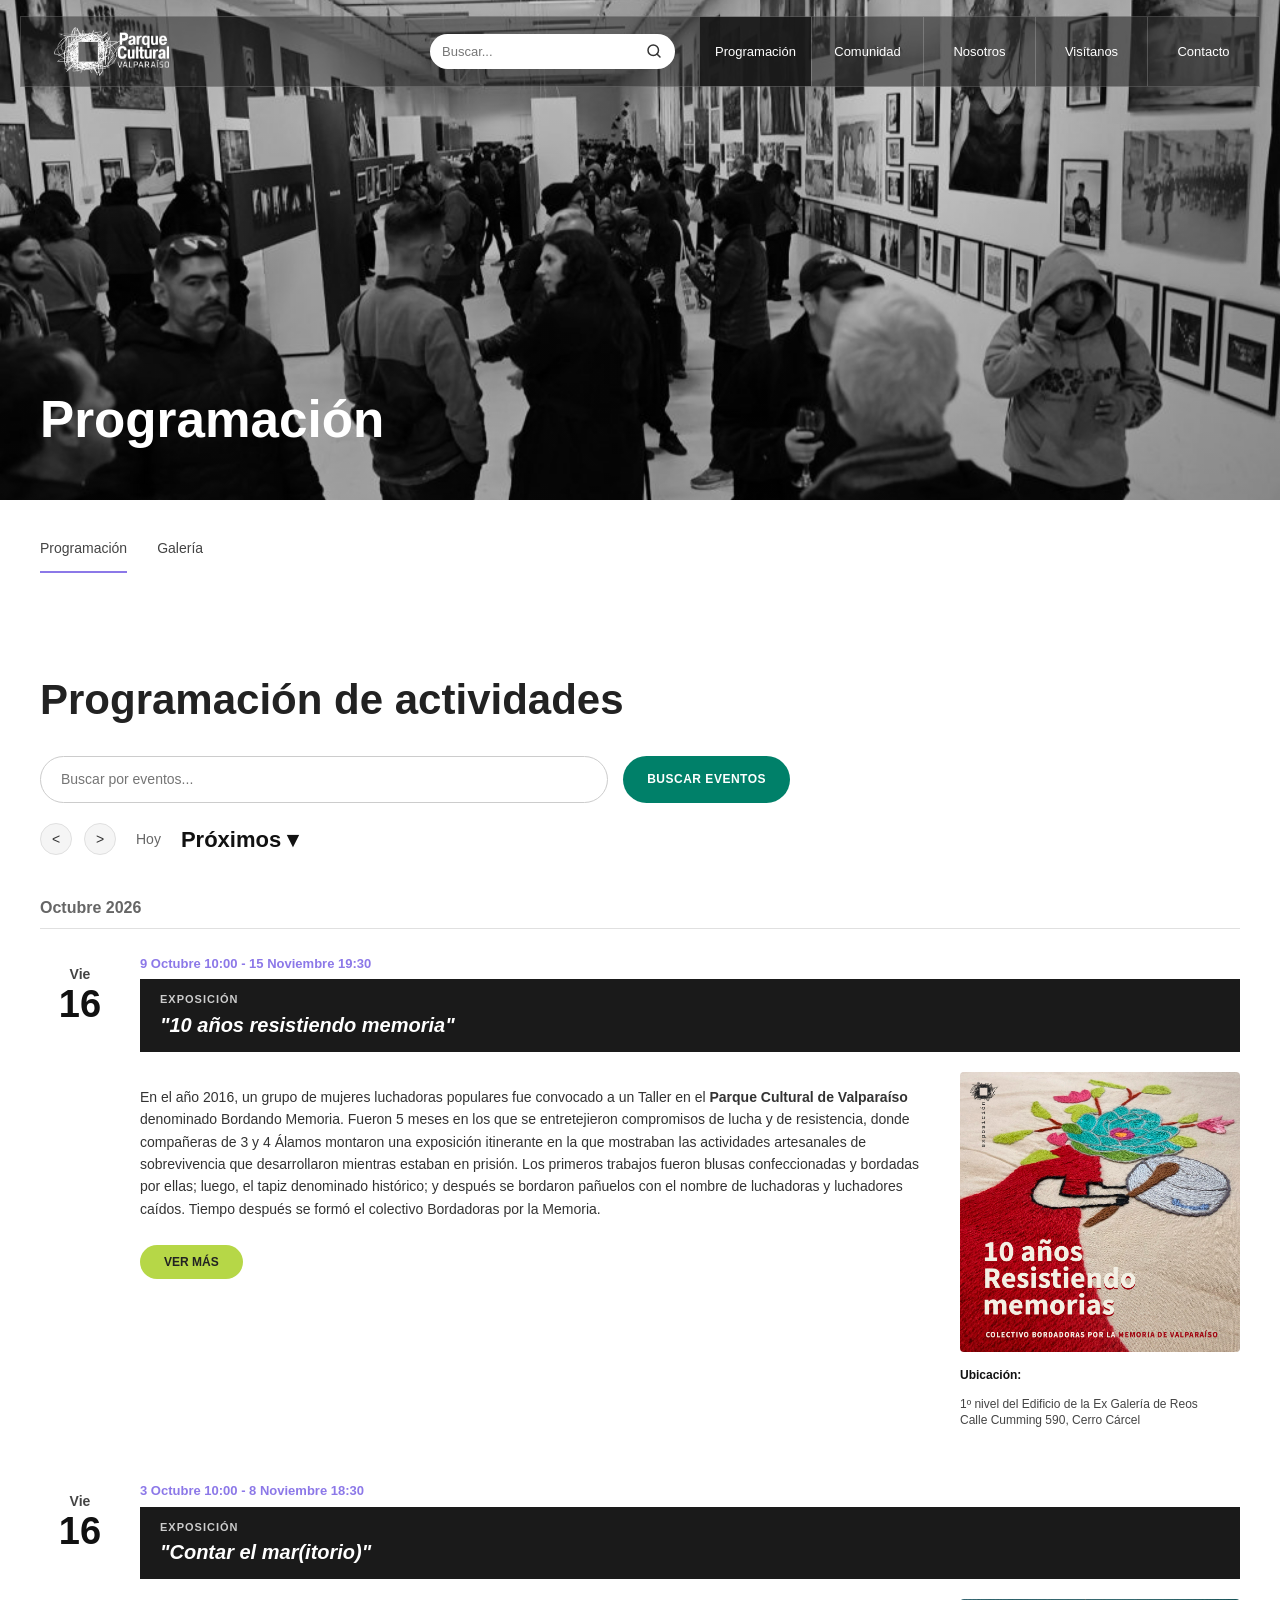
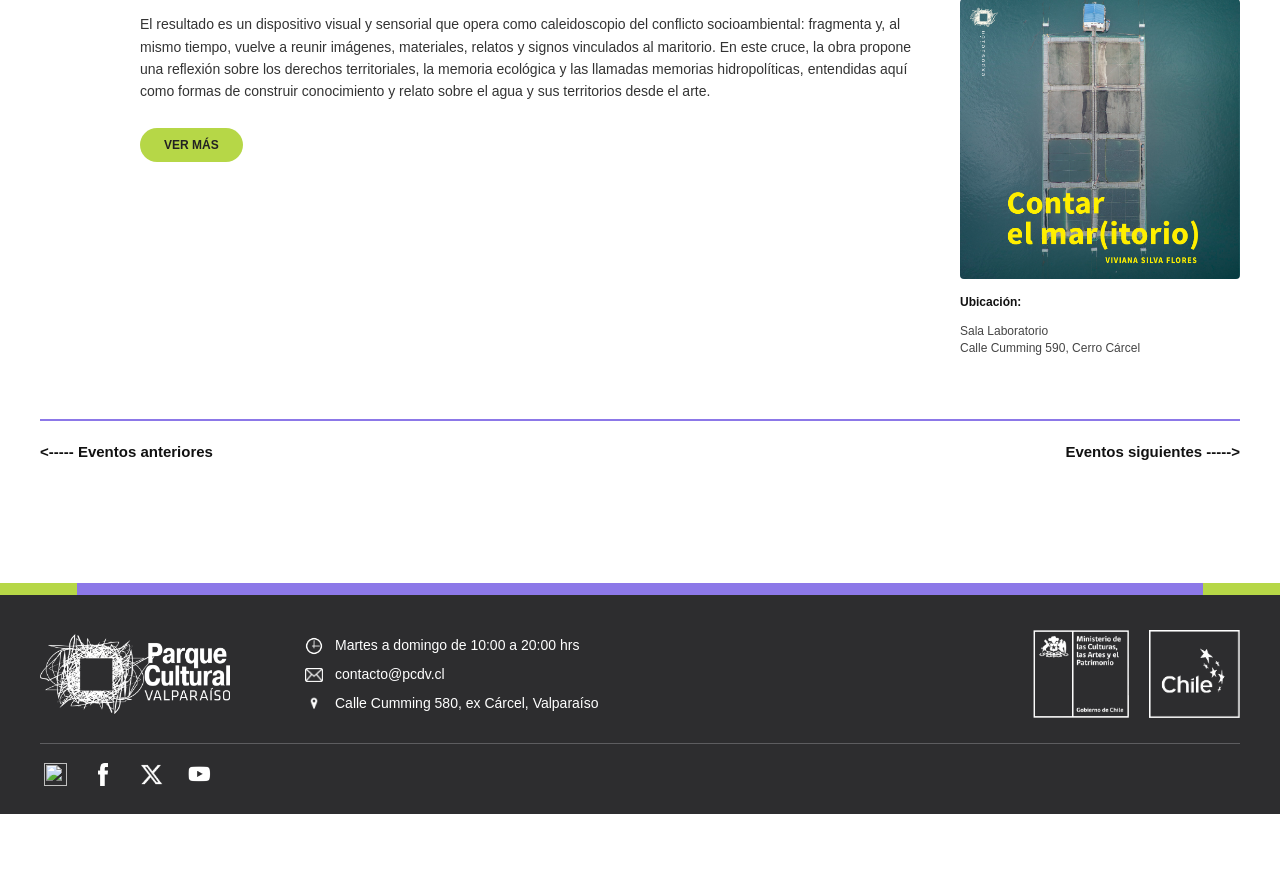
==== commit 6146ccf1: "galería y otros arreglos de enlace" ====
--- a/cartelera.html
+++ b/cartelera.html
@@ -160,6 +160,28 @@
 
     </div>
 
+        <!-- =====================================
+         2. CONTENIDO PRINCIPAL
+         ===================================== -->
+
+    <main class="pagina-programacion">
+
+        <!-- NAVEGACIÓN SECUNDARIA -->
+        <nav
+            class="submenu-paginas"
+            aria-label="Secciones de Comunidad"
+        >
+
+            <a href="cartelera.html"
+               aria-current="page">
+                Programación
+            </a>
+
+            <a href="galeria.html">
+                Galería
+            </a>
+
+        </nav>
 
     <!-- =====================================
          2. CONTENIDO PRINCIPAL (AGENDA ESTILO BABURIZZA)
--- a/css/estilos.css
+++ b/css/estilos.css
@@ -2723,8 +2723,9 @@
 
 .evento-imagen {
   width: 100%;
-  height: 200px;
+  aspect-ratio: 1 / 1;
   object-fit: cover;
+  object-position: center;
   border-radius: 4px;
 }
 
@@ -2779,3 +2780,629 @@
   }
 }
 
+
+/* =========================================
+   PÁGINA: CONTACTO
+   ========================================= */
+
+.pagina-contacto {
+    background-color: #ffffff;
+    color: #222222;
+}
+
+.contacto-seccion {
+    margin-bottom: 75px;
+    scroll-margin-top: 25px;
+}
+
+.contacto-seccion h2 {
+    margin: 0 0 15px;
+    font-size: clamp(24px, 3vw, 32px);
+}
+
+.contacto-seccion > p {
+    margin: 0 0 30px;
+    font-size: 14px;
+    line-height: 1.6;
+}
+
+
+/* =========================================
+   1. TARJETAS DE REDES SOCIALES
+   ========================================= */
+
+.contacto-redes-grid {
+    display: grid;
+    grid-template-columns: repeat(4, minmax(0, 1fr));
+    gap: 20px;
+}
+
+.contacto-red-card {
+    display: flex;
+    flex-direction: column;
+    align-items: center;
+    gap: 14px;
+
+    min-width: 0;
+    padding: 22px 15px;
+
+    background-color: #ffffff;
+    border: 1px solid #dddddd;
+    border-radius: 5px;
+}
+
+.contacto-red-icono {
+    display: block;
+    width: 28px;
+    height: 28px;
+
+    object-fit: contain;
+    filter: brightness(0);
+}
+
+.contacto-red-card h3 {
+    margin: 0;
+    font-size: 14px;
+    font-weight: 600;
+}
+
+.contacto-red-card a {
+    display: flex;
+    align-items: center;
+    justify-content: center;
+
+    width: 100%;
+    min-height: 38px;
+    margin-top: auto;
+    padding: 9px 12px;
+
+    color: #ffffff;
+    background-color: #8c78e8;
+
+    border-radius: 4px;
+
+    font-size: 13px;
+    font-weight: 500;
+    text-align: center;
+    text-decoration: none;
+}
+
+.contacto-red-card a:hover {
+    background-color: #705bc7;
+}
+
+.contacto-red-card a:focus-visible {
+    outline: 3px solid #222222;
+    outline-offset: 3px;
+}
+
+
+/* =========================================
+   2. INFORMACIÓN DE CONTACTO
+   ========================================= */
+
+.contacto-correo {
+    display: inline-block;
+    margin-bottom: 18px;
+
+    font-size: 15px;
+    font-weight: 600;
+    color: #222222;
+}
+
+
+/* =========================================
+   3. FORMULARIO
+   ========================================= */
+
+.contacto-formulario {
+    display: flex;
+    flex-direction: column;
+
+    width: 100%;
+    max-width: 650px;
+    margin-top: 30px;
+}
+
+.contacto-campo {
+    display: flex;
+    flex-direction: column;
+    gap: 8px;
+
+    width: 100%;
+    margin-bottom: 20px;
+}
+
+.contacto-campo label {
+    font-size: 14px;
+    font-weight: 500;
+}
+
+.contacto-campo input,
+.contacto-campo textarea {
+    display: block;
+
+    width: 100%;
+    padding: 13px 15px;
+
+    color: #222222;
+    background-color: #f1f1f1;
+
+    border: 1px solid #dddddd;
+    border-radius: 4px;
+
+    font-size: 14px;
+}
+
+.contacto-campo textarea {
+    min-height: 160px;
+    resize: vertical;
+}
+
+.contacto-campo input:focus,
+.contacto-campo textarea:focus {
+    outline: 2px solid #8c78e8;
+    outline-offset: 2px;
+}
+
+
+/* =========================================
+   4. BOTÓN ENVIAR
+   ========================================= */
+
+.contacto-enviar {
+    display: flex;
+    align-items: center;
+    justify-content: center;
+
+    width: 100%;
+    min-height: 46px;
+    padding: 12px 25px;
+
+    color: #222222;
+    background-color: #b6d747;
+
+    border: none;
+    border-radius: 30px;
+
+    font-size: 14px;
+    font-weight: 600;
+    cursor: pointer;
+}
+
+.contacto-enviar:hover {
+    background-color: #9fbe35;
+}
+
+.contacto-enviar:focus-visible {
+    outline: 3px solid #222222;
+    outline-offset: 3px;
+}
+
+
+/* =========================================
+   5. RESPONSIVIDAD
+   ========================================= */
+
+/* Tablet */
+
+@media (max-width: 900px) {
+
+    .contacto-redes-grid {
+        grid-template-columns: repeat(2, minmax(0, 1fr));
+    }
+}
+
+/* Móvil */
+
+@media (max-width: 600px) {
+
+    .contacto-seccion {
+        margin-bottom: 55px;
+    }
+
+    .contacto-redes-grid {
+        gap: 12px;
+    }
+
+    .contacto-red-card {
+        padding: 18px 10px;
+    }
+
+    .contacto-red-icono {
+        width: 25px;
+        height: 25px;
+    }
+
+    .contacto-formulario {
+        max-width: 100%;
+    }
+
+    .contacto-campo input,
+    .contacto-campo textarea {
+        font-size: 16px;
+    }
+}
+
+/* ==========================================================================
+   CARRUSEL CARTELERA DESTACADA (HOME)
+   ========================================================================== */
+
+.home-cartelera-destacada {
+  margin-bottom: 60px;
+}
+
+.home-cartelera-destacada h2 {
+  font-size: clamp(26px, 3.5vw, 36px);
+  font-weight: 800;
+  color: #111111;
+  margin-bottom: 25px;
+}
+
+/* Oculta las tarjetas por defecto */
+.cartelera-banner {
+  display: none;
+  grid-template-columns: minmax(0, 1.2fr) minmax(0, 1fr);
+  background-color: #fcfbf7;
+  border-radius: 2px;
+  overflow: hidden;
+}
+
+/* Muestra únicamente la tarjeta activa */
+.cartelera-banner.activa {
+  display: grid;
+}
+
+.cartelera-banner-imagen {
+  width: 100%;
+  aspect-ratio: 1 / 1;
+}
+
+.cartelera-banner-imagen img {
+  width: 100%;
+  height: 100%;
+  object-fit: cover;
+  object-position: center;
+  display: block;
+}
+
+.cartelera-banner-info {
+  display: flex;
+  flex-direction: column;
+  justify-content: space-between;
+  padding: 35px 30px;
+}
+
+.cartelera-fechas {
+  display: flex;
+  justify-content: flex-end;
+  gap: 20px;
+}
+
+.cartelera-fechas .fecha-bloque {
+  text-align: center;
+  line-height: 1.15;
+}
+
+.cartelera-fechas .fecha-etiqueta {
+  font-size: 10px;
+  font-weight: 700;
+  color: #222222;
+  letter-spacing: 0.5px;
+}
+
+.cartelera-fechas .fecha-mes {
+  font-size: 11px;
+  font-weight: 800;
+  color: #111111;
+  margin-top: 2px;
+}
+
+.cartelera-fechas .fecha-numero {
+  font-size: 28px;
+  font-weight: 900;
+  color: #111111;
+}
+
+.cartelera-organizacion {
+  display: block;
+  font-size: 12px;
+  font-weight: 700;
+  color: #8c78e8;
+  letter-spacing: 0.5px;
+  text-transform: uppercase;
+  margin-bottom: 12px;
+}
+
+.cartelera-titulo {
+  font-size: clamp(22px, 2.5vw, 32px);
+  font-weight: 800;
+  color: #111111;
+  line-height: 1.2;
+  margin: 0;
+}
+
+.cartelera-datos-extra {
+  display: flex;
+  flex-direction: column;
+  gap: 8px;
+  padding-top: 20px;
+}
+
+.cartelera-horario {
+  font-size: 14px;
+  font-weight: 800;
+  color: #111111;
+}
+
+.cartelera-ubicacion {
+  font-size: 13px;
+  line-height: 1.4;
+  color: #444444;
+  margin: 0;
+}
+
+/* Indicadores de puntos */
+.carrusel-indicadores {
+  display: flex;
+  gap: 8px;
+  margin-top: 20px;
+  margin-bottom: 25px;
+}
+
+.carrusel-indicadores .punto {
+  width: 10px;
+  height: 10px;
+  border-radius: 50%;
+  background-color: #d1cbe8;
+  border: none;
+  cursor: pointer;
+  padding: 0;
+  transition: background-color 0.2s ease;
+}
+
+.carrusel-indicadores .punto.activo {
+  background-color: #8c78e8;
+}
+
+.cartelera-pie {
+  padding-top: 5px;
+}
+
+@media (max-width: 850px) {
+  .cartelera-banner {
+    grid-template-columns: 1fr;
+  }
+
+.cartelera-banner-imagen {
+  width: 100%;
+  height: 380px; /* Le da una altura fija controlada */
+  overflow: hidden;
+}
+
+.cartelera-banner-imagen img {
+  width: 100%;
+  height: 100%;
+  object-fit: cover;
+  object-position: center;
+  display: block;
+}
+
+  .cartelera-banner-info {
+    gap: 25px;
+    padding: 25px 20px;
+  }
+}
+.enlace-ver-programacion {
+  color: #8c78e8 !important; /* Fuerza el color morado corporativo */
+  font-size: 16px;
+  font-weight: 700;
+  text-decoration: none;
+  transition: opacity 0.2s ease;
+}
+
+.enlace-ver-programacion:hover {
+  opacity: 0.8;
+  text-decoration: underline;
+}
+
+
+/* =========================================
+   PÁGINA: GALERÍA
+   ========================================= */
+
+
+/* 1. CONTENEDOR GENERAL */
+
+.pagina-galeria {
+    width: 100%;
+    background-color: #ffffff;
+    color: #222222;
+}
+
+
+/* 2. SECCIÓN GALERÍA */
+
+.galeria-seccion {
+    width: 100%;
+}
+
+.galeria-seccion > h1 {
+    margin: 0 0 35px;
+
+    font-size: clamp(26px, 3vw, 36px);
+    font-weight: 700;
+    line-height: 1.2;
+}
+
+
+/* =========================================
+   3. CUADRÍCULA DE FOTOGRAFÍAS
+   ========================================= */
+
+.galeria-grid {
+    display: grid;
+
+    /* Dos columnas de igual ancho */
+    grid-template-columns: repeat(2, minmax(0, 1fr));
+
+    /* Separación horizontal y vertical */
+    column-gap: 45px;
+    row-gap: 55px;
+
+    width: 100%;
+    max-width: 1100px;
+    margin-inline: auto;
+}
+
+
+/* =========================================
+   4. TARJETAS DE GALERÍA
+   ========================================= */
+
+.galeria-tarjeta {
+    display: flex;
+    flex-direction: column;
+
+    width: 100%;
+    min-width: 0;
+
+    margin: 0;
+    padding: 0;
+
+    overflow: hidden;
+    background-color: #111111;
+}
+
+
+/* 5. FRANJA NEGRA DEL TÍTULO */
+
+.galeria-tarjeta h2 {
+    display: flex;
+    align-items: center;
+
+    width: 100%;
+    min-height: 55px;
+
+    margin: 0;
+    padding: 15px 20px;
+
+    background-color: #111111;
+    color: #ffffff;
+
+    font-size: 17px;
+    font-weight: 600;
+    line-height: 1.3;
+}
+
+
+/* =========================================
+   6. IMÁGENES
+   ========================================= */
+
+.galeria-tarjeta img {
+    display: block;
+
+    width: 100%;
+    height: auto;
+
+    /* Mantiene las tarjetas proporcionadas */
+    aspect-ratio: 3 / 2;
+
+    /* Ocupa todo el espacio disponible */
+    object-fit: cover;
+    object-position: center;
+}
+
+
+/* =========================================
+   7. RESPONSIVIDAD TABLET
+   ========================================= */
+
+@media (max-width: 900px) {
+
+    .galeria-grid {
+        column-gap: 25px;
+        row-gap: 35px;
+    }
+
+    .galeria-tarjeta h2 {
+        min-height: 50px;
+        padding: 12px 15px;
+        font-size: 15px;
+    }
+}
+
+
+/* =========================================
+   8. RESPONSIVIDAD MÓVIL
+   ========================================= */
+
+@media (max-width: 600px) {
+
+    .galeria-seccion > h1 {
+        margin-bottom: 25px;
+        font-size: 26px;
+    }
+
+    /* Una sola columna */
+
+    .galeria-grid {
+        grid-template-columns: minmax(0, 1fr);
+
+        column-gap: 0;
+        row-gap: 30px;
+    }
+
+    .galeria-tarjeta {
+        width: 100%;
+    }
+
+    .galeria-tarjeta h2 {
+        min-height: 50px;
+        padding: 13px 16px;
+        font-size: 16px;
+    }
+
+    .galeria-tarjeta img {
+        width: 100%;
+        height: auto;
+        aspect-ratio: 3 / 2;
+        object-fit: cover;
+    }
+}
+
+/* =========================================
+   EFECTO HOVER: TARJETAS DE GALERÍA
+   ========================================= */
+
+/* Estado normal */
+
+.galeria-tarjeta {
+    transition:
+        transform 0.3s ease,
+        box-shadow 0.3s ease;
+
+    will-change: transform;
+}
+
+/* Al pasar el mouse */
+
+@media (hover: hover) {
+
+    .galeria-tarjeta:hover {
+        transform: translateY(-8px);
+
+        box-shadow:
+            0 12px 25px rgba(0, 0, 0, 0.20);
+    }
+}
+
+/* Personas que prefieren menos animación */
+
+@media (prefers-reduced-motion: reduce) {
+
+    .galeria-tarjeta {
+        transition: none;
+    }
+}
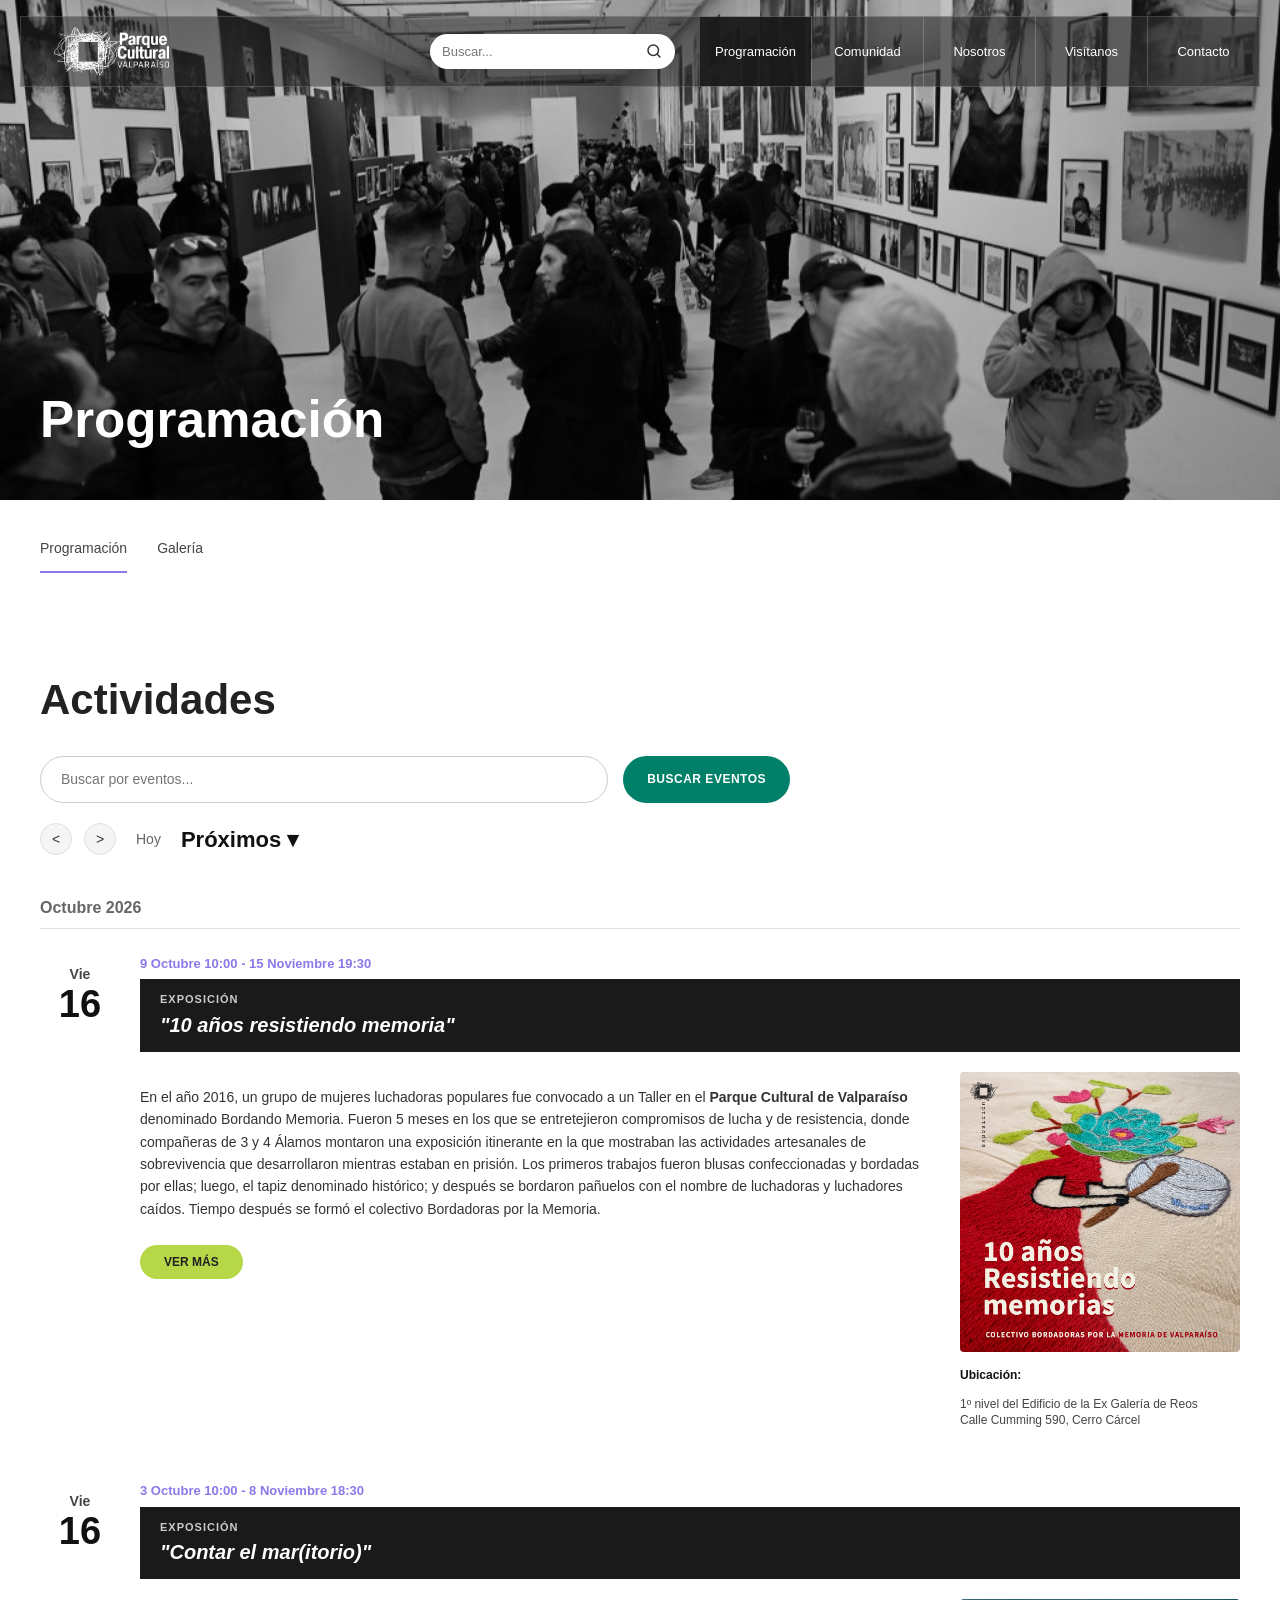
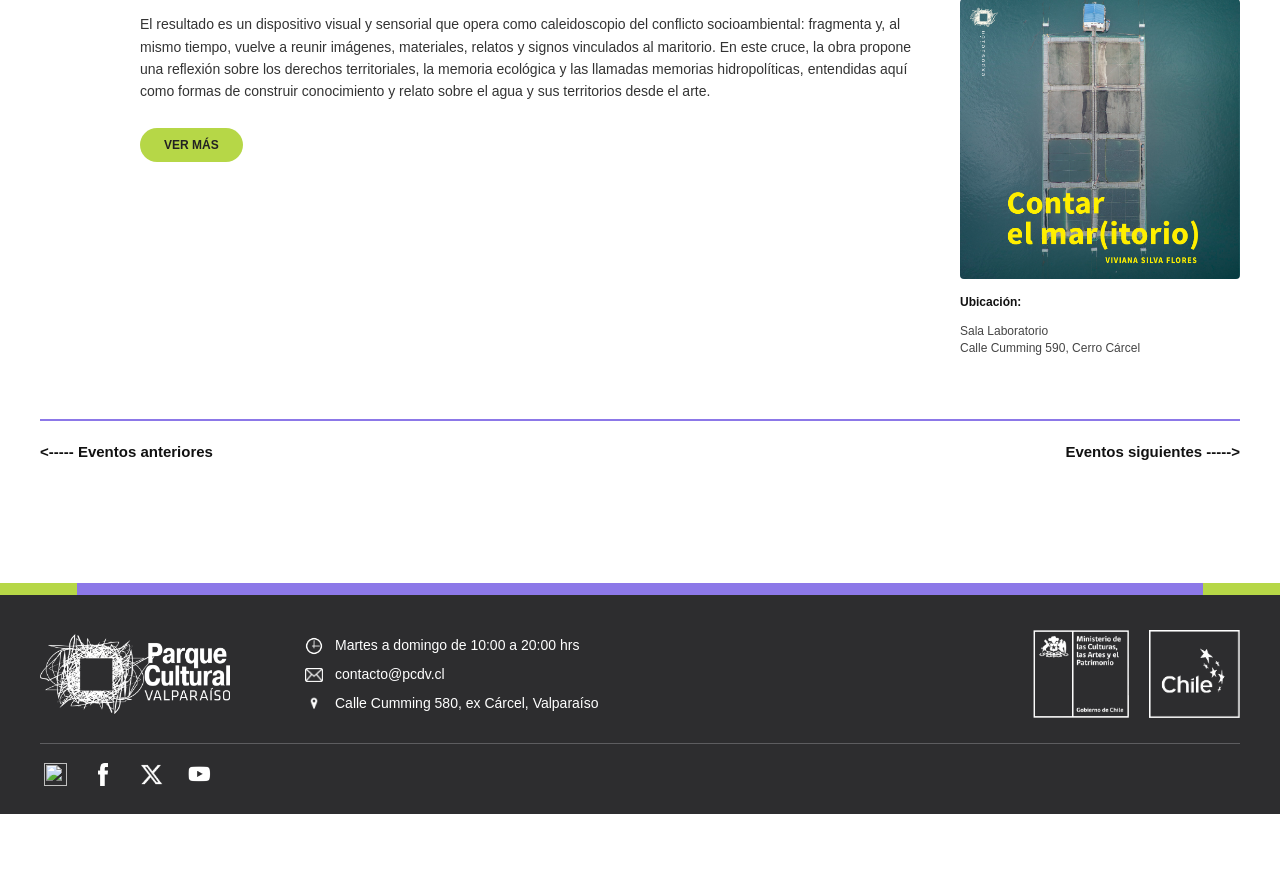
==== commit 66fc2ee9: "arreglo" ====
--- a/cartelera.html
+++ b/cartelera.html
@@ -191,10 +191,10 @@
 
         <div class="contenedor">
 
-            <!-- ENCABEZADO Y BUSCADOR INTERNO CON NAVEGACIÓN DE CALENDARIO -->
+     <!-- ENCABEZADO Y BUSCADOR INTERNO CON NAVEGACIÓN DE CALENDARIO -->
             <div class="programacion-encabezado">
-                <h2>Programación de actividades</h2>
-
+                <h2>Actividades</h2>
+                
                 <div class="agenda-barra-herramientas">
                     <!-- Buscador interno de eventos -->
                     <div class="buscador-agenda">
--- a/css/estilos.css
+++ b/css/estilos.css
@@ -1515,60 +1515,91 @@
 }
 
 /* =========================================
+
    COMUNIDAD: TARJETAS EN MÓVIL
+
    Orden: imagen, título, texto y botón
+
    ========================================= */
 
 @media (max-width: 600px) {
 
     .pagina-comunidad .comunidad-proyecto {
+
         display: grid;
+
         grid-template-columns: minmax(0, 1fr);
+
         gap: 0;
+
     }
 
     .pagina-comunidad .comunidad-proyecto-texto {
+
         display: contents;
+
     }
 
     /* 1. Fotografía primero */
 
     .pagina-comunidad .comunidad-proyecto-imagen {
+
         order: 1;
+
         width: 100%;
+
         max-width: none;
+
         margin: 0;
+
     }
 
     .pagina-comunidad .comunidad-proyecto-imagen img {
+
         width: 100%;
+
         height: auto;
+
         aspect-ratio: 1 / 1;
+
         object-fit: contain;
+
     }
 
     /* 2. Título debajo de la imagen */
 
     .pagina-comunidad .comunidad-proyecto h3 {
+
         order: 2;
+
         margin: 0;
+
     }
 
     /* 3. Descripción */
 
     .pagina-comunidad .comunidad-proyecto-texto > p {
+
         order: 3;
+
         margin: 0;
+
         padding: 16px 16px 0;
+
     }
 
     /* 4. Botón al final */
 
     .pagina-comunidad .proyecto-detalle {
+
         order: 4;
+
         margin: 0;
+
         padding: 20px 16px 24px;
-    }
+
+    }
+
 }
 
 /* 10. MOVIMIENTO REDUCIDO */
@@ -1608,50 +1639,83 @@
 }
 
 /* =========================================
+
    NAVEGACIÓN SECUNDARIA COMPARTIDA
+
    ========================================= */
 
 .submenu-paginas {
+
     display: flex;
+
     align-items: center;
+
     flex-wrap: wrap;
+
     gap: 30px;
+
     width: min(100% - 40px, 1200px);
+
     margin-inline: auto;
+
     padding-top: 30px;
+
 }
 
 .submenu-paginas a {
+
     display: inline-block;
+
     padding: 8px 0 12px;
+
     color: #444444;
+
     font-size: 14px;
+
     text-decoration: none;
+
     border-bottom: 2px solid transparent;
+
     transition: border-color 0.2s ease;
+
 }
 
 .submenu-paginas a:hover,
+
 .submenu-paginas a[aria-current="page"] {
+
     border-bottom-color: #8c78e8;
+
 }
 
 .submenu-paginas a:focus-visible {
+
     outline: 3px solid #8c78e8;
+
     outline-offset: 4px;
+
 }
 
 @media (max-width: 600px) {
+
     .submenu-paginas {
+
         width: calc(100% - 30px);
+
         gap: 18px;
+
         padding-top: 20px;
+
     }
 
     .submenu-paginas a {
+
         font-size: 13px;
+
         padding-bottom: 10px;
-    }
+
+    }
+
 }
 
 /* =========================================
@@ -2171,7 +2235,9 @@
 }
 
 /* =========================================
+
    12. MOVIMIENTO REDUCIDO
+
    ========================================= */
 
 @media (prefers-reduced-motion: reduce) {
@@ -2181,7 +2247,6 @@
         transition: none;
 
     }
-   
 
 }
 
@@ -2189,36 +2254,46 @@
    PÁGINA: NOSOTROS (HISTORIA, MISIÓN, VALORES Y TRANSPARENCIA)
    ========================================================================== */
 
-/* 1. SECCIÓN: QUIÉNES SOMOS */
+/* 1. SECCIÓN: HISTORIA / QUIÉNES SOMOS */
+
 .pagina-nosotros .history-grid {
   display: grid;
-  grid-template-columns: 1fr 340px;
+  grid-template-columns: 1fr 480px; /* Columna amplia para la fotografía */
   gap: 40px;
+  align-items: stretch; /* Estira la foto para alinearse con la altura del texto */
   margin-bottom: 50px;
 }
 
 .pagina-nosotros .history-text h2 {
-  font-size: clamp(24px, 2.5vw, 32px);
+  font-size: clamp(26px, 2.5vw, 34px);
   font-weight: 800;
-  margin-bottom: 16px;
-  color: #222222;
+  margin-bottom: 18px;
+  color: #111111;
 }
 
 .pagina-nosotros .history-text p {
   font-size: 0.95rem;
-  margin-bottom: 14px;
+  margin-bottom: 16px;
   line-height: 1.6;
   color: #222222;
 }
 
+.pagina-nosotros .history-image {
+  width: 100%;
+  height: 100%;
+}
+
 .pagina-nosotros .history-image img {
-  width: 100%;
-  height: auto;
-  object-fit: cover;
+  width: 100% !important;
+  height: 100% !important; /* Llena verticalmente todo el bloque junto al texto */
+  min-height: 400px; /* Garantiza buen tamaño visual */
+  object-fit: cover !important;
+  object-position: center !important;
   border-radius: 4px;
 }
 
 /* 2. MISIÓN Y VISIÓN */
+
 .pagina-nosotros .mission-vision-grid {
   display: grid;
   grid-template-columns: 1fr 1fr;
@@ -2230,7 +2305,7 @@
   font-size: 1.6rem;
   font-weight: 800;
   padding-bottom: 8px;
-  border-bottom: 3px solid #8c78e8; /* Color corporativo */
+  border-bottom: 3px solid #8c78e8;
   margin-bottom: 16px;
   color: #222222;
 }
@@ -2238,9 +2313,11 @@
 .pagina-nosotros .mv-block p {
   font-size: 0.95rem;
   line-height: 1.6;
+  color: #333333;
 }
 
 /* 3. NUESTROS VALORES */
+
 .pagina-nosotros .values-section {
   margin-bottom: 50px;
 }
@@ -2270,6 +2347,7 @@
 }
 
 /* 4. COMPONENTE: DESPLEGABLES / ACORDEONES */
+
 .pagina-nosotros .accordion-group {
   display: flex;
   flex-direction: column;
@@ -2326,6 +2404,7 @@
 }
 
 /* 5. SECCIÓN: TRANSPARENCIA Y TARJETAS DE DESCARGA */
+
 .pagina-nosotros .transparency-header {
   margin-bottom: 30px;
 }
@@ -2342,7 +2421,6 @@
   color: #555555;
 }
 
-/* Grid de Botones/Tarjetas de Descarga (Púrpura Corporativo) */
 .pagina-nosotros .downloads-grid {
   display: grid;
   grid-template-columns: repeat(auto-fill, minmax(110px, 1fr));
@@ -2383,13 +2461,20 @@
 }
 
 /* 6. RESPONSIVIDAD PARA MÓVILES Y TABLETS */
+
 @media (max-width: 900px) {
   .pagina-nosotros .history-grid {
     grid-template-columns: 1fr;
   }
 
   .pagina-nosotros .history-image {
-    order: -1; /* Muestra la foto primero en teléfonos */
+    order: -1;
+    height: auto;
+  }
+
+  .pagina-nosotros .history-image img {
+    height: 280px !important;
+    min-height: auto;
   }
 
   .pagina-nosotros .mission-vision-grid,
@@ -2403,662 +2488,2262 @@
 }
 
 /* ==========================================================================
-   PÁGINA: PROGRAMACIÓN / CARTELERA 
+
+   PÁGINA: PROGRAMACIÓN / CARTELERA
+
    ========================================================================== */
 
 .pagina-programacion {
+
   background-color: #ffffff;
+
   padding-bottom: 60px;
+
 }
 
 .programacion-encabezado {
+
   margin-bottom: 30px;
+
 }
 
 .programacion-encabezado h2 {
+
   font-size: clamp(28px, 3.5vw, 42px);
+
   font-weight: 800;
+
   margin-bottom: 25px;
+
   color: #222222;
+
 }
 
 /* 1. Barra de Herramientas y Buscador */
+
 .agenda-barra-herramientas {
+
   display: flex;
+
   flex-direction: column;
+
   gap: 20px;
+
   margin-bottom: 40px;
+
 }
 
 .buscador-agenda {
+
   display: flex;
+
   gap: 15px;
+
   max-width: 750px;
+
   width: 100%;
+
 }
 
 .buscador-agenda input {
+
   flex: 1;
+
   padding: 12px 20px;
+
   border: 1px solid #cccccc;
+
   border-radius: 30px;
+
   font-size: 14px;
+
   outline: none;
+
 }
 
 .buscador-agenda input:focus {
+
   border-color: #8c78e8;
+
 }
 
 .btn-buscar-agenda {
+
   padding: 12px 24px;
+
   background-color: #008069; /* Verde estilo Baburizza / PCDV */
+
   color: #ffffff;
+
   border: none;
+
   border-radius: 30px;
+
   font-size: 12px;
+
   font-weight: 700;
+
   letter-spacing: 0.5px;
+
   cursor: pointer;
+
   transition: background-color 0.2s ease;
+
 }
 
 .btn-buscar-agenda:hover {
+
   background-color: #00604f;
+
 }
 
 /* 2. Navegación de Fechas y Botón Próximos */
+
 .agenda-navegacion-fechas {
+
   display: flex;
+
   align-items: center;
+
   gap: 12px;
+
   position: relative;
+
 }
 
 .btn-flecha-fecha {
+
   width: 32px;
+
   height: 32px;
+
   border-radius: 50%;
+
   border: 1px solid #e0e0e0;
+
   background-color: #f5f5f5;
+
   color: #333333;
+
   font-size: 14px;
+
   display: flex;
+
   align-items: center;
+
   justify-content: center;
+
   cursor: pointer;
+
 }
 
 .btn-flecha-fecha:hover {
+
   background-color: #008069;
+
   color: #ffffff;
+
   border-color: #008069;
+
 }
 
 .btn-hoy {
+
   background: transparent;
+
   border: none;
+
   font-size: 14px;
+
   color: #666666;
+
   cursor: pointer;
+
   padding: 0 8px;
+
 }
 
 .btn-hoy:hover {
+
   color: #000000;
+
   text-decoration: underline;
+
 }
 
 /* Selector Flotante (Desplegable) */
+
 .selector-calendario-wrapper {
+
   position: relative;
+
 }
 
 .btn-proximos {
+
   font-size: 22px;
+
   font-weight: 700;
+
   color: #111111;
+
   cursor: pointer;
+
   list-style: none;
+
   display: flex;
+
   align-items: center;
+
   gap: 6px;
+
 }
 
 .btn-proximos::-webkit-details-marker {
+
   display: none;
+
 }
 
 /* Popover del Calendario (Ventana Negra Flotante) */
+
 .calendario-popover {
+
   position: absolute;
+
   top: 110%;
+
   left: 0;
+
   z-index: 100;
+
   width: 280px;
+
   padding: 16px;
+
   background-color: #1a1a1a;
+
   color: #ffffff;
+
   border-radius: 6px;
+
   box-shadow: 0 10px 25px rgba(0,0,0,0.3);
+
 }
 
 .cal-cabecera {
+
   display: flex;
+
   justify-content: space-between;
+
   align-items: center;
+
   font-size: 14px;
+
   font-weight: 600;
+
   margin-bottom: 15px;
+
 }
 
 .cal-nav {
+
   background: transparent;
+
   border: none;
+
   color: #ffffff;
+
   font-size: 16px;
+
   cursor: pointer;
+
 }
 
 .cal-dias-semana, .cal-matriz-dias {
+
   display: grid;
+
   grid-template-columns: repeat(7, 1fr);
+
   text-align: center;
+
   gap: 6px;
+
   font-size: 12px;
+
 }
 
 .cal-dias-semana {
+
   font-weight: bold;
+
   color: #888888;
+
   margin-bottom: 8px;
+
 }
 
 .cal-matriz-dias span {
+
   padding: 6px 0;
+
   cursor: pointer;
+
   border-radius: 4px;
+
 }
 
 .cal-matriz-dias span:hover {
+
   background-color: #333333;
+
 }
 
 .cal-matriz-dias span.fuera {
+
   color: #444444;
+
 }
 
 .cal-matriz-dias span.dia-actual {
+
   background-color: #3b82f6; /* Azul destacado del día seleccionado */
+
   color: #ffffff;
+
   font-weight: bold;
+
 }
 
 /* 3. Estructura de Tarjetas de Eventos */
+
 .mes-titulo {
+
   font-size: 16px;
+
   font-weight: 600;
+
   color: #666666;
+
   margin-bottom: 25px;
+
   border-bottom: 1px solid #e0e0e0;
+
   padding-bottom: 8px;
+
 }
 
 .lista-eventos {
+
   display: flex;
+
   flex-direction: column;
+
   gap: 40px;
+
   margin-bottom: 50px;
+
 }
 
 .tarjeta-evento {
+
   display: grid;
+
   grid-template-columns: 80px 1fr;
+
   gap: 20px;
+
 }
 
 .evento-fecha {
+
   display: flex;
+
   flex-direction: column;
+
   align-items: center;
+
   justify-content: flex-start;
+
   padding-top: 10px;
+
 }
 
 .dia-nombre {
+
   font-size: 14px;
+
   font-weight: 600;
+
   color: #444444;
+
 }
 
 .dia-numero {
+
   font-size: 38px;
+
   font-weight: 800;
+
   line-height: 1;
+
   color: #111111;
+
 }
 
 .evento-cuerpo {
+
   display: flex;
+
   flex-direction: column;
+
 }
 
 .evento-horario-rango {
+
   font-size: 13px;
+
   font-weight: 600;
+
   color: #8c78e8;
+
   margin-bottom: 6px;
+
 }
 
 .evento-banner-titulo {
+
   background-color: #1a1a1a;
+
   color: #ffffff;
+
   padding: 12px 20px;
+
   margin-bottom: 20px;
+
 }
 
 .evento-categoria {
+
   display: block;
+
   font-size: 11px;
+
   font-weight: 700;
+
   letter-spacing: 1px;
+
   color: #cccccc;
+
   margin-bottom: 2px;
+
 }
 
 .evento-titulo {
+
   font-size: 20px;
+
   font-weight: 700;
+
   margin: 0;
+
   font-style: italic;
+
 }
 
 .evento-detalles-grid {
+
   display: grid;
+
   grid-template-columns: 1fr 280px;
+
   gap: 30px;
+
 }
 
 .evento-descripcion p {
+
   font-size: 14px;
+
   line-height: 1.6;
+
   color: #333333;
+
   margin-bottom: 15px;
+
 }
 
 /* Botón Ver Más Verde */
+
 .boton-ver-mas {
+
   display: inline-block;
+
   padding: 8px 24px;
+
   background-color: #b6d747;
+
   color: #222222;
+
   font-size: 12px;
+
   font-weight: 700;
+
   border-radius: 30px;
+
   cursor: pointer;
+
   list-style: none;
+
   margin-top: 10px;
+
 }
 
 .boton-ver-mas::-webkit-details-marker {
+
   display: none;
+
 }
 
 .evento-desplegable[open] .boton-ver-mas {
+
   background-color: #9fbe35;
+
 }
 
 .desplegable-contenido {
+
   margin-top: 15px;
+
   padding: 12px;
+
   background-color: #f9f9f9;
+
   border-left: 3px solid #b6d747;
+
 }
 
 .evento-lateral {
+
   display: flex;
+
   flex-direction: column;
+
   gap: 15px;
+
 }
 
 .evento-imagen {
+
   width: 100%;
+
   aspect-ratio: 1 / 1;
+
   object-fit: cover;
+
   object-position: center;
+
   border-radius: 4px;
+
 }
 
 .evento-ubicacion {
+
   font-size: 12px;
+
   line-height: 1.4;
+
   color: #444444;
+
 }
 
 .evento-ubicacion strong {
+
   color: #111111;
+
 }
 
 /* Paginación Inferior */
+
 .eventos-paginacion {
+
   display: flex;
+
   justify-content: space-between;
+
   padding-top: 20px;
+
   border-top: 2px solid #8c78e8;
+
 }
 
 .paginacion-enlace {
+
   font-size: 15px;
+
   font-weight: 700;
+
   color: #111111;
+
   text-decoration: none;
+
 }
 
 .paginacion-enlace:hover {
+
   text-decoration: underline;
+
   color: #8c78e8;
+
 }
 
 /* Responsividad para móviles */
+
 @media (max-width: 768px) {
+
   .tarjeta-evento {
+
     grid-template-columns: 1fr;
+
   }
 
   .evento-fecha {
+
     flex-direction: row;
+
     gap: 10px;
+
     align-items: baseline;
+
   }
 
   .evento-detalles-grid {
+
     grid-template-columns: 1fr;
+
   }
 
   .buscador-agenda {
+
     flex-direction: column;
+
   }
-}
-
-
-/* =========================================
+
+}
+
+/* =========================================
+
    PÁGINA: CONTACTO
+
    ========================================= */
 
 .pagina-contacto {
+
+    background-color: #ffffff;
+
+    color: #222222;
+
+}
+
+.contacto-seccion {
+
+    margin-bottom: 75px;
+
+    scroll-margin-top: 25px;
+
+}
+
+.contacto-seccion h2 {
+
+    margin: 0 0 15px;
+
+    font-size: clamp(24px, 3vw, 32px);
+
+}
+
+.contacto-seccion > p {
+
+    margin: 0 0 30px;
+
+    font-size: 14px;
+
+    line-height: 1.6;
+
+}
+
+/* =========================================
+
+   1. TARJETAS DE REDES SOCIALES
+
+   ========================================= */
+
+.contacto-redes-grid {
+
+    display: grid;
+
+    grid-template-columns: repeat(4, minmax(0, 1fr));
+
+    gap: 20px;
+
+}
+
+.contacto-red-card {
+
+    display: flex;
+
+    flex-direction: column;
+
+    align-items: center;
+
+    gap: 14px;
+
+    min-width: 0;
+
+    padding: 22px 15px;
+
+    background-color: #ffffff;
+
+    border: 1px solid #dddddd;
+
+    border-radius: 5px;
+
+}
+
+.contacto-red-icono {
+
+    display: block;
+
+    width: 28px;
+
+    height: 28px;
+
+    object-fit: contain;
+
+    filter: brightness(0);
+
+}
+
+.contacto-red-card h3 {
+
+    margin: 0;
+
+    font-size: 14px;
+
+    font-weight: 600;
+
+}
+
+.contacto-red-card a {
+
+    display: flex;
+
+    align-items: center;
+
+    justify-content: center;
+
+    width: 100%;
+
+    min-height: 38px;
+
+    margin-top: auto;
+
+    padding: 9px 12px;
+
+    color: #ffffff;
+
+    background-color: #8c78e8;
+
+    border-radius: 4px;
+
+    font-size: 13px;
+
+    font-weight: 500;
+
+    text-align: center;
+
+    text-decoration: none;
+
+}
+
+.contacto-red-card a:hover {
+
+    background-color: #705bc7;
+
+}
+
+.contacto-red-card a:focus-visible {
+
+    outline: 3px solid #222222;
+
+    outline-offset: 3px;
+
+}
+
+/* =========================================
+
+   2. INFORMACIÓN DE CONTACTO
+
+   ========================================= */
+
+.contacto-correo {
+
+    display: inline-block;
+
+    margin-bottom: 18px;
+
+    font-size: 15px;
+
+    font-weight: 600;
+
+    color: #222222;
+
+}
+
+/* =========================================
+
+   3. FORMULARIO
+
+   ========================================= */
+
+.contacto-formulario {
+
+    display: flex;
+
+    flex-direction: column;
+
+    width: 100%;
+
+    max-width: 650px;
+
+    margin-top: 30px;
+
+}
+
+.contacto-campo {
+
+    display: flex;
+
+    flex-direction: column;
+
+    gap: 8px;
+
+    width: 100%;
+
+    margin-bottom: 20px;
+
+}
+
+.contacto-campo label {
+
+    font-size: 14px;
+
+    font-weight: 500;
+
+}
+
+.contacto-campo input,
+
+.contacto-campo textarea {
+
+    display: block;
+
+    width: 100%;
+
+    padding: 13px 15px;
+
+    color: #222222;
+
+    background-color: #f1f1f1;
+
+    border: 1px solid #dddddd;
+
+    border-radius: 4px;
+
+    font-size: 14px;
+
+}
+
+.contacto-campo textarea {
+
+    min-height: 160px;
+
+    resize: vertical;
+
+}
+
+.contacto-campo input:focus,
+
+.contacto-campo textarea:focus {
+
+    outline: 2px solid #8c78e8;
+
+    outline-offset: 2px;
+
+}
+
+/* =========================================
+
+   4. BOTÓN ENVIAR
+
+   ========================================= */
+
+.contacto-enviar {
+
+    display: flex;
+
+    align-items: center;
+
+    justify-content: center;
+
+    width: 100%;
+
+    min-height: 46px;
+
+    padding: 12px 25px;
+
+    color: #222222;
+
+    background-color: #b6d747;
+
+    border: none;
+
+    border-radius: 30px;
+
+    font-size: 14px;
+
+    font-weight: 600;
+
+    cursor: pointer;
+
+}
+
+.contacto-enviar:hover {
+
+    background-color: #9fbe35;
+
+}
+
+.contacto-enviar:focus-visible {
+
+    outline: 3px solid #222222;
+
+    outline-offset: 3px;
+
+}
+
+/* =========================================
+
+   5. RESPONSIVIDAD
+
+   ========================================= */
+
+/* Tablet */
+
+@media (max-width: 900px) {
+
+    .contacto-redes-grid {
+
+        grid-template-columns: repeat(2, minmax(0, 1fr));
+
+    }
+
+}
+
+/* Móvil */
+
+@media (max-width: 600px) {
+
+    .contacto-seccion {
+
+        margin-bottom: 55px;
+
+    }
+
+    .contacto-redes-grid {
+
+        gap: 12px;
+
+    }
+
+    .contacto-red-card {
+
+        padding: 18px 10px;
+
+    }
+
+    .contacto-red-icono {
+
+        width: 25px;
+
+        height: 25px;
+
+    }
+
+    .contacto-formulario {
+
+        max-width: 100%;
+
+    }
+
+    .contacto-campo input,
+
+    .contacto-campo textarea {
+
+        font-size: 16px;
+
+    }
+
+}
+
+/* ==========================================================================
+
+   CARRUSEL CARTELERA DESTACADA (HOME)
+
+   ========================================================================== */
+
+.home-cartelera-destacada {
+
+  margin-bottom: 60px;
+
+}
+
+.home-cartelera-destacada h2 {
+
+  font-size: clamp(26px, 3.5vw, 36px);
+
+  font-weight: 800;
+
+  color: #111111;
+
+  margin-bottom: 25px;
+
+}
+
+/* Oculta las tarjetas por defecto */
+
+.cartelera-banner {
+
+  display: none;
+
+  grid-template-columns: minmax(0, 1.2fr) minmax(0, 1fr);
+
+  background-color: #fcfbf7;
+
+  border-radius: 2px;
+
+  overflow: hidden;
+
+}
+
+/* Muestra únicamente la tarjeta activa */
+
+.cartelera-banner.activa {
+
+  display: grid;
+
+}
+
+.cartelera-banner-imagen {
+
+  width: 100%;
+
+  aspect-ratio: 1 / 1;
+
+}
+
+.cartelera-banner-imagen img {
+
+  width: 100%;
+
+  height: 100%;
+
+  object-fit: cover;
+
+  object-position: center;
+
+  display: block;
+
+}
+
+.cartelera-banner-info {
+
+  display: flex;
+
+  flex-direction: column;
+
+  justify-content: space-between;
+
+  padding: 35px 30px;
+
+}
+
+.cartelera-fechas {
+
+  display: flex;
+
+  justify-content: flex-end;
+
+  gap: 20px;
+
+}
+
+.cartelera-fechas .fecha-bloque {
+
+  text-align: center;
+
+  line-height: 1.15;
+
+}
+
+.cartelera-fechas .fecha-etiqueta {
+
+  font-size: 10px;
+
+  font-weight: 700;
+
+  color: #222222;
+
+  letter-spacing: 0.5px;
+
+}
+
+.cartelera-fechas .fecha-mes {
+
+  font-size: 11px;
+
+  font-weight: 800;
+
+  color: #111111;
+
+  margin-top: 2px;
+
+}
+
+.cartelera-fechas .fecha-numero {
+
+  font-size: 28px;
+
+  font-weight: 900;
+
+  color: #111111;
+
+}
+
+.cartelera-organizacion {
+
+  display: block;
+
+  font-size: 12px;
+
+  font-weight: 700;
+
+  color: #8c78e8;
+
+  letter-spacing: 0.5px;
+
+  text-transform: uppercase;
+
+  margin-bottom: 12px;
+
+}
+
+.cartelera-titulo {
+
+  font-size: clamp(22px, 2.5vw, 32px);
+
+  font-weight: 800;
+
+  color: #111111;
+
+  line-height: 1.2;
+
+  margin: 0;
+
+}
+
+.cartelera-datos-extra {
+
+  display: flex;
+
+  flex-direction: column;
+
+  gap: 8px;
+
+  padding-top: 20px;
+
+}
+
+.cartelera-horario {
+
+  font-size: 14px;
+
+  font-weight: 800;
+
+  color: #111111;
+
+}
+
+.cartelera-ubicacion {
+
+  font-size: 13px;
+
+  line-height: 1.4;
+
+  color: #444444;
+
+  margin: 0;
+
+}
+
+/* Indicadores de puntos */
+
+.carrusel-indicadores {
+
+  display: flex;
+
+  gap: 8px;
+
+  margin-top: 20px;
+
+  margin-bottom: 25px;
+
+}
+
+.carrusel-indicadores .punto {
+
+  width: 10px;
+
+  height: 10px;
+
+  border-radius: 50%;
+
+  background-color: #d1cbe8;
+
+  border: none;
+
+  cursor: pointer;
+
+  padding: 0;
+
+  transition: background-color 0.2s ease;
+
+}
+
+.carrusel-indicadores .punto.activo {
+
+  background-color: #8c78e8;
+
+}
+
+.cartelera-pie {
+
+  padding-top: 5px;
+
+}
+
+@media (max-width: 850px) {
+
+  .cartelera-banner {
+
+    grid-template-columns: 1fr;
+
+  }
+
+.cartelera-banner-imagen {
+
+  width: 100%;
+
+  height: 380px; /* Le da una altura fija controlada */
+
+  overflow: hidden;
+
+}
+
+.cartelera-banner-imagen img {
+
+  width: 100%;
+
+  height: 100%;
+
+  object-fit: cover;
+
+  object-position: center;
+
+  display: block;
+
+}
+
+  .cartelera-banner-info {
+
+    gap: 25px;
+
+    padding: 25px 20px;
+
+  }
+
+}
+
+.enlace-ver-programacion {
+
+  color: #8c78e8 !important; /* Fuerza el color morado corporativo */
+
+  font-size: 16px;
+
+  font-weight: 700;
+
+  text-decoration: none;
+
+  transition: opacity 0.2s ease;
+
+}
+
+.enlace-ver-programacion:hover {
+
+  opacity: 0.8;
+
+  text-decoration: underline;
+
+}
+
+/* =========================================
+
+   PÁGINA: GALERÍA
+
+   ========================================= */
+
+/* 1. CONTENEDOR GENERAL */
+
+.pagina-galeria {
+
+    width: 100%;
+
+    background-color: #ffffff;
+
+    color: #222222;
+
+}
+
+/* 2. SECCIÓN GALERÍA */
+
+.galeria-seccion {
+
+    width: 100%;
+
+}
+
+.galeria-seccion > h1 {
+
+    margin: 0 0 35px;
+
+    font-size: clamp(26px, 3vw, 36px);
+
+    font-weight: 700;
+
+    line-height: 1.2;
+
+}
+
+/* =========================================
+
+   3. CUADRÍCULA DE FOTOGRAFÍAS
+
+   ========================================= */
+
+.galeria-grid {
+
+    display: grid;
+
+    /* Dos columnas de igual ancho */
+
+    grid-template-columns: repeat(2, minmax(0, 1fr));
+
+    /* Separación horizontal y vertical */
+
+    column-gap: 45px;
+
+    row-gap: 55px;
+
+    width: 100%;
+
+    max-width: 1100px;
+
+    margin-inline: auto;
+
+}
+
+/* =========================================
+
+   4. TARJETAS DE GALERÍA
+
+   ========================================= */
+
+.galeria-tarjeta {
+
+    display: flex;
+
+    flex-direction: column;
+
+    width: 100%;
+
+    min-width: 0;
+
+    margin: 0;
+
+    padding: 0;
+
+    overflow: hidden;
+
+    background-color: #111111;
+
+}
+
+/* 5. FRANJA NEGRA DEL TÍTULO */
+
+.galeria-tarjeta h2 {
+
+    display: flex;
+
+    align-items: center;
+
+    width: 100%;
+
+    min-height: 55px;
+
+    margin: 0;
+
+    padding: 15px 20px;
+
+    background-color: #111111;
+
+    color: #ffffff;
+
+    font-size: 17px;
+
+    font-weight: 600;
+
+    line-height: 1.3;
+
+}
+
+/* =========================================
+
+   6. IMÁGENES
+
+   ========================================= */
+
+.galeria-tarjeta img {
+
+    display: block;
+
+    width: 100%;
+
+    height: auto;
+
+    /* Mantiene las tarjetas proporcionadas */
+
+    aspect-ratio: 3 / 2;
+
+    /* Ocupa todo el espacio disponible */
+
+    object-fit: cover;
+
+    object-position: center;
+
+}
+
+/* =========================================
+
+   7. RESPONSIVIDAD TABLET
+
+   ========================================= */
+
+@media (max-width: 900px) {
+
+    .galeria-grid {
+
+        column-gap: 25px;
+
+        row-gap: 35px;
+
+    }
+
+    .galeria-tarjeta h2 {
+
+        min-height: 50px;
+
+        padding: 12px 15px;
+
+        font-size: 15px;
+
+    }
+
+}
+
+/* =========================================
+
+   8. RESPONSIVIDAD MÓVIL
+
+   ========================================= */
+
+@media (max-width: 600px) {
+
+    .galeria-seccion > h1 {
+
+        margin-bottom: 25px;
+
+        font-size: 26px;
+
+    }
+
+    /* Una sola columna */
+
+    .galeria-grid {
+
+        grid-template-columns: minmax(0, 1fr);
+
+        column-gap: 0;
+
+        row-gap: 30px;
+
+    }
+
+    .galeria-tarjeta {
+
+        width: 100%;
+
+    }
+
+    .galeria-tarjeta h2 {
+
+        min-height: 50px;
+
+        padding: 13px 16px;
+
+        font-size: 16px;
+
+    }
+
+    .galeria-tarjeta img {
+
+        width: 100%;
+
+        height: auto;
+
+        aspect-ratio: 3 / 2;
+
+        object-fit: cover;
+
+    }
+
+}
+
+/* =========================================
+
+   EFECTO HOVER: TARJETAS DE GALERÍA
+
+   ========================================= */
+
+/* Estado normal */
+
+.galeria-tarjeta {
+
+    transition:
+
+        transform 0.3s ease,
+
+        box-shadow 0.3s ease;
+
+    will-change: transform;
+
+}
+
+/* Al pasar el mouse */
+
+@media (hover: hover) {
+
+    .galeria-tarjeta:hover {
+
+        transform: translateY(-8px);
+
+        box-shadow:
+
+            0 12px 25px rgba(0, 0, 0, 0.20);
+
+    }
+
+}
+
+/* Personas que prefieren menos animación */
+
+@media (prefers-reduced-motion: reduce) {
+
+    .galeria-tarjeta {
+
+        transition: none;
+
+    }
+
+}
+
+
+/* =========================================
+   PÁGINA: VISÍTANOS
+   ========================================= */
+
+/* 1. CONFIGURACIÓN GENERAL */
+
+.pagina-visita {
+    width: 100%;
     background-color: #ffffff;
     color: #222222;
 }
 
-.contacto-seccion {
+.pagina-visita .visita-contenedor {
+    padding-top: 45px;
+    padding-bottom: 70px;
+}
+
+/* =========================================
+   2. SECCIONES
+   ========================================= */
+
+.pagina-visita .visita-seccion {
     margin-bottom: 75px;
-    scroll-margin-top: 25px;
-}
-
-.contacto-seccion h2 {
-    margin: 0 0 15px;
-    font-size: clamp(24px, 3vw, 32px);
-}
-
-.contacto-seccion > p {
-    margin: 0 0 30px;
+    scroll-margin-top: 30px;
+}
+
+.pagina-visita .visita-seccion:last-child {
+    margin-bottom: 0;
+}
+
+.pagina-visita .visita-seccion h2 {
+    margin: 0 0 28px;
+    font-size: clamp(26px, 3vw, 36px);
+    font-weight: 700;
+    line-height: 1.2;
+}
+
+/* =========================================
+   3. INFORMACIÓN GENERAL
+   ========================================= */
+
+.pagina-visita .visita-informacion-grid {
+    display: grid;
+    grid-template-columns:
+        minmax(0, 1fr)
+        minmax(0, 1fr);
+    align-items: start;
+    gap: 50px;
+    width: 100%;
+}
+
+/* COLUMNA DE TEXTO */
+
+.pagina-visita .visita-datos {
+    min-width: 0;
+    font-size: 15px;
+    line-height: 1.7;
+}
+
+.pagina-visita .visita-datos > p {
+    margin: 0 0 25px;
+}
+
+/* DATOS DE UBICACIÓN, HORARIO Y ACCESO */
+
+.pagina-visita .visita-datos-lista {
+    display: flex;
+    flex-direction: column;
+    gap: 20px;
+    margin-bottom: 25px;
+}
+
+.pagina-visita .visita-datos-lista p {
+    margin: 0;
+}
+
+.pagina-visita .visita-datos-lista strong {
+    display: block;
+    margin-bottom: 3px;
+    color: #111111;
+    font-size: 15px;
+    font-weight: 700;
+}
+
+/* =========================================
+   4. GOOGLE MAPS
+   ========================================= */
+
+.pagina-visita .visita-mapa-ubicacion {
+    display: flex;
+    flex-direction: column;
+    align-items: flex-start;
+    gap: 18px;
+    width: 100%;
+    min-width: 0;
+}
+
+.pagina-visita .visita-mapa-ubicacion iframe {
+    display: block;
+    width: 100%;
+    height: 330px;
+    border: 0;
+    border-radius: 3px;
+}
+
+/* =========================================
+   5. BOTONES
+   ========================================= */
+
+.pagina-visita .visita-boton {
+    display: inline-flex;
+    align-items: center;
+    justify-content: center;
+    gap: 10px;
+
+    min-height: 44px;
+    width: fit-content;
+    padding: 11px 24px;
+
+    color: #222222;
+    background-color: #b6d747;
+    border: none;
+    border-radius: 30px;
+
     font-size: 14px;
-    line-height: 1.6;
-}
-
-
-/* =========================================
-   1. TARJETAS DE REDES SOCIALES
-   ========================================= */
-
-.contacto-redes-grid {
-    display: grid;
-    grid-template-columns: repeat(4, minmax(0, 1fr));
+    font-weight: 600;
+    line-height: 1.3;
+    text-align: center;
+    text-decoration: none;
+
+    transition:
+        background-color 0.2s ease,
+        transform 0.2s ease;
+}
+
+.pagina-visita .visita-boton:hover {
+    background-color: #9fbe35;
+    transform: translateY(-2px);
+}
+
+.pagina-visita .visita-boton:focus-visible {
+    outline: 3px solid #8c78e8;
+    outline-offset: 4px;
+}
+
+.pagina-visita .visita-boton-mapa {
+    background-color: #b6d747;
+}
+
+/* =========================================
+   6. MAPA INTERNO
+   ========================================= */
+
+/* DESCRIPCIÓN DEL MAPA */
+
+.pagina-visita .visita-descripcion {
+    max-width: 850px;
+    margin: 0 0 25px;
+    font-size: 15px;
+    line-height: 1.7;
+}
+
+/* IMAGEN DEL MAPA DENTRO DE LA PÁGINA */
+
+.pagina-visita .visita-mapa-abrir {
+    display: block;
+
+    width: 100%;
+    margin: 0;
+    padding: 0;
+
+    background-color: #ffffff;
+    border: none;
+
+    text-align: left;
+    cursor: zoom-in;
+}
+
+.pagina-visita .visita-mapa-abrir img {
+    display: block;
+    width: 100%;
+    height: auto;
+    object-fit: contain;
+
+    transition: transform 0.3s ease;
+}
+
+/* INDICACIÓN DE AMPLIAR MAPA */
+
+.pagina-visita .visita-mapa-indicacion {
+    display: inline-block;
+    margin-top: 15px;
+
+    color: #6550c2;
+    font-size: 14px;
+    font-weight: 600;
+
+    text-decoration: underline;
+    text-underline-offset: 4px;
+}
+
+.pagina-visita .visita-mapa-abrir:hover
+.visita-mapa-indicacion {
+    color: #47339e;
+}
+
+/* EFECTO SUAVE EN ESCRITORIO */
+
+@media (hover: hover) {
+
+    .pagina-visita .visita-mapa-abrir:hover img {
+        transform: scale(1.015);
+    }
+}
+
+/* =========================================
+   7. VENTANA EMERGENTE DEL MAPA
+   ========================================= */
+
+.visita-mapa-modal {
+    position: fixed;
+
+    width: min(95vw, 1250px);
+    max-width: 1250px;
+    max-height: 92vh;
+
+    margin: auto;
+    padding: 0;
+
+    background-color: #ffffff;
+    color: #222222;
+
+    border: none;
+    border-radius: 5px;
+
+    overflow: hidden;
+}
+
+/* OSCURECIMIENTO DETRÁS DE LA VENTANA */
+
+.visita-mapa-modal::backdrop {
+    background-color: rgba(0, 0, 0, 0.85);
+}
+
+/* CABECERA NEGRA */
+
+.visita-modal-cabecera {
+    display: flex;
+    align-items: center;
+    justify-content: space-between;
     gap: 20px;
-}
-
-.contacto-red-card {
+
+    padding: 18px 25px;
+
+    background-color: #111111;
+    color: #ffffff;
+}
+
+.visita-modal-cabecera h2 {
+    margin: 0;
+    color: #ffffff;
+    font-size: 20px;
+    font-weight: 700;
+}
+
+/* BOTÓN CERRAR */
+
+.visita-modal-cerrar {
+    display: flex;
+    align-items: center;
+    justify-content: center;
+
+    flex-shrink: 0;
+
+    width: 42px;
+    height: 42px;
+    padding: 0;
+
+    color: #ffffff;
+    background-color: transparent;
+
+    border: 1px solid #777777;
+    border-radius: 50%;
+
+    font-size: 30px;
+    line-height: 1;
+
+    cursor: pointer;
+    transition:
+        background-color 0.2s ease,
+        border-color 0.2s ease;
+}
+
+.visita-modal-cerrar:hover {
+    background-color: #8c78e8;
+    border-color: #8c78e8;
+}
+
+/* ZONA DESPLAZABLE DEL MAPA */
+
+.visita-modal-contenido {
+    width: 100%;
+    max-height: calc(92vh - 145px);
+
+    padding: 20px;
+
+    overflow: auto;
+
+    background-color: #f5f5f5;
+    text-align: center;
+
+    overscroll-behavior: contain;
+}
+
+/* IMAGEN AMPLIADA */
+
+.visita-modal-imagen {
+    display: block;
+
+    width: auto;
+    max-width: none;
+    height: auto;
+    max-height: none;
+
+    min-width: 100%;
+
+    margin: 0 auto;
+
+    object-fit: contain;
+}
+
+/* TEXTO INFORMATIVO */
+
+.visita-modal-ayuda {
+    margin: 0;
+    padding: 12px 20px;
+
+    color: #555555;
+    background-color: #ffffff;
+
+    font-size: 13px;
+    line-height: 1.5;
+    text-align: center;
+}
+
+/* =========================================
+   8. VISITAS GUIADAS
+   ========================================= */
+
+.pagina-visita .visita-guiada-banner {
+    position: relative;
+    isolation: isolate;
+
+    display: flex;
+    align-items: center;
+    justify-content: center;
+
+    width: 100%;
+    min-height: 390px;
+
+    overflow: hidden;
+    background-color: #222222;
+}
+
+/* FOTOGRAFÍA DE FONDO */
+
+.pagina-visita .visita-guiada-banner > img {
+    position: absolute;
+    inset: 0;
+    z-index: -2;
+
+    width: 100%;
+    height: 100%;
+
+    object-fit: cover;
+    object-position: center;
+}
+
+/* CAPA OSCURA SOBRE LA FOTOGRAFÍA */
+
+.pagina-visita .visita-guiada-banner::before {
+    content: "";
+
+    position: absolute;
+    inset: 0;
+    z-index: -1;
+
+    background-color: rgba(0, 0, 0, 0.48);
+}
+
+/* CONTENIDO CENTRAL */
+
+.pagina-visita .visita-guiada-contenido {
     display: flex;
     flex-direction: column;
     align-items: center;
-    gap: 14px;
-
-    min-width: 0;
-    padding: 22px 15px;
+    justify-content: center;
+    gap: 18px;
+
+    width: 100%;
+    max-width: 700px;
+
+    padding: 45px 30px;
+
+    color: #ffffff;
+    text-align: center;
+}
+
+.pagina-visita .visita-guiada-contenido h3 {
+    margin: 0;
+    color: #ffffff;
+
+    font-size: clamp(23px, 3vw, 34px);
+    font-weight: 700;
+    line-height: 1.25;
+}
+
+.pagina-visita .visita-guiada-contenido p {
+    max-width: 520px;
+    margin: 0;
+
+    color: #ffffff;
+    font-size: 15px;
+    line-height: 1.6;
+}
+
+/* BOTÓN BLANCO */
+
+.pagina-visita .visita-boton-claro {
+    margin-top: 8px;
 
     background-color: #ffffff;
-    border: 1px solid #dddddd;
-    border-radius: 5px;
-}
-
-.contacto-red-icono {
-    display: block;
-    width: 28px;
-    height: 28px;
-
-    object-fit: contain;
-    filter: brightness(0);
-}
-
-.contacto-red-card h3 {
-    margin: 0;
-    font-size: 14px;
-    font-weight: 600;
-}
-
-.contacto-red-card a {
-    display: flex;
-    align-items: center;
-    justify-content: center;
-
-    width: 100%;
-    min-height: 38px;
-    margin-top: auto;
-    padding: 9px 12px;
-
-    color: #ffffff;
-    background-color: #8c78e8;
-
-    border-radius: 4px;
-
+    color: #222222;
+}
+
+.pagina-visita .visita-boton-claro:hover {
+    background-color: #ebebeb;
+}
+
+/* NOTA INFERIOR */
+
+.pagina-visita .visita-nota {
+    margin: 16px 0 0;
+
+    color: #555555;
     font-size: 13px;
-    font-weight: 500;
-    text-align: center;
-    text-decoration: none;
-}
-
-.contacto-red-card a:hover {
-    background-color: #705bc7;
-}
-
-.contacto-red-card a:focus-visible {
-    outline: 3px solid #222222;
-    outline-offset: 3px;
-}
-
-
-/* =========================================
-   2. INFORMACIÓN DE CONTACTO
-   ========================================= */
-
-.contacto-correo {
-    display: inline-block;
-    margin-bottom: 18px;
-
-    font-size: 15px;
-    font-weight: 600;
-    color: #222222;
-}
-
-
-/* =========================================
-   3. FORMULARIO
-   ========================================= */
-
-.contacto-formulario {
-    display: flex;
-    flex-direction: column;
-
-    width: 100%;
-    max-width: 650px;
-    margin-top: 30px;
-}
-
-.contacto-campo {
-    display: flex;
-    flex-direction: column;
-    gap: 8px;
-
-    width: 100%;
-    margin-bottom: 20px;
-}
-
-.contacto-campo label {
-    font-size: 14px;
-    font-weight: 500;
-}
-
-.contacto-campo input,
-.contacto-campo textarea {
-    display: block;
-
-    width: 100%;
-    padding: 13px 15px;
-
-    color: #222222;
-    background-color: #f1f1f1;
-
-    border: 1px solid #dddddd;
-    border-radius: 4px;
-
-    font-size: 14px;
-}
-
-.contacto-campo textarea {
-    min-height: 160px;
-    resize: vertical;
-}
-
-.contacto-campo input:focus,
-.contacto-campo textarea:focus {
-    outline: 2px solid #8c78e8;
-    outline-offset: 2px;
-}
-
-
-/* =========================================
-   4. BOTÓN ENVIAR
-   ========================================= */
-
-.contacto-enviar {
-    display: flex;
-    align-items: center;
-    justify-content: center;
-
-    width: 100%;
-    min-height: 46px;
-    padding: 12px 25px;
-
-    color: #222222;
-    background-color: #b6d747;
-
-    border: none;
-    border-radius: 30px;
-
-    font-size: 14px;
-    font-weight: 600;
-    cursor: pointer;
-}
-
-.contacto-enviar:hover {
-    background-color: #9fbe35;
-}
-
-.contacto-enviar:focus-visible {
-    outline: 3px solid #222222;
-    outline-offset: 3px;
-}
-
-
-/* =========================================
-   5. RESPONSIVIDAD
-   ========================================= */
-
-/* Tablet */
+    line-height: 1.6;
+}
+
+/* =========================================
+   9. ACCESIBILIDAD
+   ========================================= */
+
+.pagina-visita .visita-mapa-abrir:focus-visible,
+.visita-modal-cerrar:focus-visible {
+    outline: 3px solid #8c78e8;
+    outline-offset: 4px;
+}
+
+/* =========================================
+   10. RESPONSIVIDAD TABLET
+   ========================================= */
 
 @media (max-width: 900px) {
 
-    .contacto-redes-grid {
-        grid-template-columns: repeat(2, minmax(0, 1fr));
-    }
-}
-
-/* Móvil */
+    .pagina-visita .visita-informacion-grid {
+        gap: 30px;
+    }
+
+    .pagina-visita .visita-mapa-ubicacion iframe {
+        height: 300px;
+    }
+
+    .pagina-visita .visita-guiada-banner {
+        min-height: 340px;
+    }
+}
+
+/* =========================================
+   11. RESPONSIVIDAD MÓVIL
+   ========================================= */
+
+@media (max-width: 700px) {
+
+    /* CONTENEDOR */
+
+    .pagina-visita .visita-contenedor {
+        padding-top: 35px;
+        padding-bottom: 45px;
+    }
+
+    /* SECCIONES */
+
+    .pagina-visita .visita-seccion {
+        margin-bottom: 55px;
+    }
+
+    .pagina-visita .visita-seccion h2 {
+        margin-bottom: 20px;
+        font-size: 26px;
+    }
+
+    /* INFORMACIÓN GENERAL */
+
+    .pagina-visita .visita-informacion-grid {
+        grid-template-columns: minmax(0, 1fr);
+        gap: 25px;
+    }
+
+    .pagina-visita .visita-datos {
+        font-size: 14px;
+    }
+
+    .pagina-visita .visita-datos > p {
+        margin-bottom: 20px;
+    }
+
+    .pagina-visita .visita-datos-lista {
+        gap: 15px;
+    }
+
+    /* GOOGLE MAPS */
+
+    .pagina-visita .visita-mapa-ubicacion iframe {
+        height: 270px;
+    }
+
+    .pagina-visita .visita-boton-mapa {
+        width: 100%;
+    }
+
+    /* MAPA INTERNO */
+
+    .pagina-visita .visita-descripcion {
+        font-size: 14px;
+    }
+
+    .pagina-visita .visita-mapa-indicacion {
+        font-size: 14px;
+    }
+
+    /* VISITAS GUIADAS */
+
+    .pagina-visita .visita-guiada-banner {
+        min-height: 320px;
+    }
+
+    .pagina-visita .visita-guiada-contenido {
+        gap: 15px;
+        padding: 35px 20px;
+    }
+
+    .pagina-visita .visita-guiada-contenido h3 {
+        font-size: 24px;
+    }
+
+    .pagina-visita .visita-guiada-contenido p {
+        font-size: 14px;
+    }
+}
+
+/* =========================================
+   12. MODAL EN CELULARES
+   ========================================= */
 
 @media (max-width: 600px) {
 
-    .contacto-seccion {
-        margin-bottom: 55px;
-    }
-
-    .contacto-redes-grid {
-        gap: 12px;
-    }
-
-    .contacto-red-card {
-        padding: 18px 10px;
-    }
-
-    .contacto-red-icono {
-        width: 25px;
-        height: 25px;
-    }
-
-    .contacto-formulario {
-        max-width: 100%;
-    }
-
-    .contacto-campo input,
-    .contacto-campo textarea {
-        font-size: 16px;
-    }
-}
+    .visita-mapa-modal {
+        width: 96vw;
+        max-height: 90vh;
+    }
+
+    .visita-modal-cabecera {
+        padding: 12px 15px;
+    }
+
+    .visita-modal-cabecera h2 {
+        font-size: 18px;
+    }
+
+    .visita-modal-cerrar {
+        width: 38px;
+        height: 38px;
+    }
+
+    .visita-modal-contenido {
+        max-height: calc(90vh - 130px);
+        padding: 10px;
+    }
+
+    /* Permite desplazamiento horizontal */
+
+    .visita-modal-imagen {
+        min-width: 850px;
+    }
+
+    .visita-modal-ayuda {
+        font-size: 12px;
+    }
+}
+
+/* =========================================
+   13. MOVIMIENTO REDUCIDO
+   ========================================= */
+
+@media (prefers-reduced-motion: reduce) {
+
+    .pagina-visita .visita-boton,
+    .pagina-visita .visita-mapa-abrir img,
+    .visita-modal-cerrar {
+        transition: none;
+    }
+}
+
+
 
 /* ==========================================================================
-   CARRUSEL CARTELERA DESTACADA (HOME)
+   SECCIÓN: NOTICIAS (HOME - MAQUETA)
    ========================================================================== */
 
-.home-cartelera-destacada {
-  margin-bottom: 60px;
-}
-
-.home-cartelera-destacada h2 {
-  font-size: clamp(26px, 3.5vw, 36px);
+.home-noticias {
+  padding-block: 20px 60px;
+}
+
+.titulo-noticias {
+  font-size: clamp(28px, 4vw, 38px);
   font-weight: 800;
+  font-style: italic;
   color: #111111;
-  margin-bottom: 25px;
-}
-
-/* Oculta las tarjetas por defecto */
-.cartelera-banner {
-  display: none;
-  grid-template-columns: minmax(0, 1.2fr) minmax(0, 1fr);
-  background-color: #fcfbf7;
-  border-radius: 2px;
-  overflow: hidden;
-}
-
-/* Muestra únicamente la tarjeta activa */
-.cartelera-banner.activa {
+  text-transform: uppercase;
+  margin-bottom: 35px;
+}
+
+/* Grilla de 4 columnas */
+.noticias-grid {
   display: grid;
-}
-
-.cartelera-banner-imagen {
+  grid-template-columns: repeat(4, 1fr);
+  gap: 20px;
+  margin-bottom: 50px;
+}
+
+.noticia-card {
+  display: flex;
+  flex-direction: column;
+  background-color: #ffffff;
+}
+
+/* Contenedor e Imagen Cuadrada */
+.noticia-imagen {
   width: 100%;
   aspect-ratio: 1 / 1;
-}
-
-.cartelera-banner-imagen img {
+  overflow: hidden;
+  background-color: #e0e0e0;
+}
+
+.noticia-imagen img {
   width: 100%;
   height: 100%;
   object-fit: cover;
@@ -3066,343 +4751,1010 @@
   display: block;
 }
 
-.cartelera-banner-info {
+.noticia-cuerpo {
   display: flex;
   flex-direction: column;
-  justify-content: space-between;
-  padding: 35px 30px;
-}
-
-.cartelera-fechas {
-  display: flex;
-  justify-content: flex-end;
-  gap: 20px;
-}
-
-.cartelera-fechas .fecha-bloque {
-  text-align: center;
-  line-height: 1.15;
-}
-
-.cartelera-fechas .fecha-etiqueta {
-  font-size: 10px;
+  flex: 1;
+  padding-top: 14px;
+}
+
+.noticia-titulo {
+  font-size: 13px;
   font-weight: 700;
-  color: #222222;
-  letter-spacing: 0.5px;
-}
-
-.cartelera-fechas .fecha-mes {
-  font-size: 11px;
+  color: #111111;
+  line-height: 1.35;
+  margin: 0 0 8px 0;
+  /* Controla la altura para que los botones queden alineados abajo */
+  min-height: 52px;
+}
+
+.noticia-fecha {
+  font-size: 12px;
   font-weight: 800;
   color: #111111;
-  margin-top: 2px;
-}
-
-.cartelera-fechas .fecha-numero {
-  font-size: 28px;
-  font-weight: 900;
-  color: #111111;
-}
-
-.cartelera-organizacion {
-  display: block;
-  font-size: 12px;
-  font-weight: 700;
-  color: #8c78e8;
-  letter-spacing: 0.5px;
-  text-transform: uppercase;
-  margin-bottom: 12px;
-}
-
-.cartelera-titulo {
-  font-size: clamp(22px, 2.5vw, 32px);
+  margin-bottom: 16px;
+}
+
+/* Botón Verde "VER MÁS" */
+.btn-ver-mas-noticia {
+  display: inline-flex;
+  align-items: center;
+  justify-content: center;
+  width: 100%;
+  height: 38px;
+  background-color: #b6d747;
+  color: #ffffff;
+  font-size: 13px;
+  font-weight: 800;
+  text-decoration: none;
+  border-radius: 30px;
+  margin-top: auto;
+  transition: background-color 0.2s ease;
+}
+
+.btn-ver-mas-noticia:hover {
+  background-color: #9fbe35;
+}
+
+/* Botón Morado Centrado "VER TODO" */
+.noticias-pie {
+  display: flex;
+  justify-content: center;
+}
+
+.btn-ver-todo-noticias {
+  display: inline-flex;
+  align-items: center;
+  justify-content: center;
+  padding: 12px 45px;
+  background-color: #8c78e8;
+  color: #ffffff;
+  font-size: 14px;
+  font-weight: 800;
+  text-decoration: none;
+  border-radius: 30px;
+  transition: background-color 0.2s ease;
+}
+
+.btn-ver-todo-noticias:hover {
+  background-color: #7261cc;
+}
+
+/* Adaptación Responsiva para Celulares y Tablets */
+@media (max-width: 1000px) {
+  .noticias-grid {
+    grid-template-columns: repeat(2, 1fr);
+    gap: 25px;
+  }
+}
+
+@media (max-width: 550px) {
+  .noticias-grid {
+    grid-template-columns: 1fr;
+  }
+
+  .noticia-titulo {
+    min-height: auto;
+  }
+}
+
+/* ==========================================================================
+   SECCIÓN: BANNER GALERÍA DE FOTOS (HOME)
+   ========================================================================== */
+
+.home-galeria-seccion {
+  padding-block: 20px 60px;
+}
+
+.titulo-galeria-home {
+  font-size: clamp(26px, 3.5vw, 36px);
   font-weight: 800;
   color: #111111;
-  line-height: 1.2;
-  margin: 0;
-}
-
-.cartelera-datos-extra {
-  display: flex;
-  flex-direction: column;
-  gap: 8px;
-  padding-top: 20px;
-}
-
-.cartelera-horario {
-  font-size: 14px;
-  font-weight: 800;
-  color: #111111;
-}
-
-.cartelera-ubicacion {
-  font-size: 13px;
-  line-height: 1.4;
-  color: #444444;
-  margin: 0;
-}
-
-/* Indicadores de puntos */
-.carrusel-indicadores {
-  display: flex;
-  gap: 8px;
-  margin-top: 20px;
   margin-bottom: 25px;
 }
 
-.carrusel-indicadores .punto {
-  width: 10px;
-  height: 10px;
-  border-radius: 50%;
-  background-color: #d1cbe8;
-  border: none;
-  cursor: pointer;
-  padding: 0;
-  transition: background-color 0.2s ease;
-}
-
-.carrusel-indicadores .punto.activo {
-  background-color: #8c78e8;
-}
-
-.cartelera-pie {
-  padding-top: 5px;
-}
-
-@media (max-width: 850px) {
-  .cartelera-banner {
-    grid-template-columns: 1fr;
-  }
-
-.cartelera-banner-imagen {
+/* Tarjeta contenedora con enlace */
+.galeria-banner-link {
+  position: relative;
+  display: block;
   width: 100%;
-  height: 380px; /* Le da una altura fija controlada */
+  height: 380px;
+  border-radius: 4px;
   overflow: hidden;
-}
-
-.cartelera-banner-imagen img {
+  text-decoration: none;
+  box-shadow: 0 4px 15px rgba(0, 0, 0, 0.1);
+}
+
+/* Contenedor de imagen e Imagen base */
+.galeria-banner-imagen {
+  width: 100%;
+  height: 100%;
+}
+
+.galeria-banner-imagen img {
   width: 100%;
   height: 100%;
   object-fit: cover;
   object-position: center;
   display: block;
-}
-
-  .cartelera-banner-info {
-    gap: 25px;
-    padding: 25px 20px;
+  /* Animación de zoom suave */
+  transition: transform 0.5s ease;
+}
+
+/* Capa oscura superpuesta (Overlay) */
+.galeria-banner-overlay {
+  position: absolute;
+  inset: 0;
+  z-index: 2;
+  display: flex;
+  align-items: flex-end;
+  padding: 40px;
+  /* Capa oscura progresiva para resaltar el texto blanco */
+  background: linear-gradient(
+    to top,
+    rgba(0, 0, 0, 0.75) 0%,
+    rgba(0, 0, 0, 0.35) 50%,
+    rgba(0, 0, 0, 0.15) 100%
+  );
+  transition: background 0.3s ease;
+}
+
+/* Texto sobre la foto */
+.galeria-banner-texto {
+  color: #ffffff;
+  font-size: clamp(26px, 4vw, 42px);
+  font-weight: 800;
+  line-height: 1.15;
+  margin: 0;
+  max-width: 600px;
+  text-shadow: 0 2px 4px rgba(0, 0, 0, 0.3);
+}
+
+/* ==========================================================================
+   ANIMACIÓN HOVER (AL PASAR EL MOUSE)
+   ========================================================================== */
+
+/* 1. Zoom suave a la fotografía */
+.galeria-banner-link:hover .galeria-banner-imagen img {
+  transform: scale(1.05);
+}
+
+/* 2. Ajuste sutil de brillo en la capa oscura */
+.galeria-banner-link:hover .galeria-banner-overlay {
+  background: linear-gradient(
+    to top,
+    rgba(0, 0, 0, 0.85) 0%,
+    rgba(0, 0, 0, 0.45) 50%,
+    rgba(0, 0, 0, 0.20) 100%
+  );
+}
+
+/* Responsividad para pantallas móviles */
+@media (max-width: 768px) {
+  .galeria-banner-link {
+    height: 280px;
   }
-}
-.enlace-ver-programacion {
-  color: #8c78e8 !important; /* Fuerza el color morado corporativo */
-  font-size: 16px;
-  font-weight: 700;
-  text-decoration: none;
-  transition: opacity 0.2s ease;
-}
-
-.enlace-ver-programacion:hover {
-  opacity: 0.8;
-  text-decoration: underline;
-}
-
-
-/* =========================================
-   PÁGINA: GALERÍA
-   ========================================= */
-
-
-/* 1. CONTENEDOR GENERAL */
-
-.pagina-galeria {
+
+  .galeria-banner-overlay {
+    padding: 20px;
+  }
+}
+
+/* ==========================================================================
+   AJUSTE DE ESPACIADOS ENTRE SECCIONES (HOME)
+   ========================================================================== */
+
+/* Reducir espacio inferior de Cartelera */
+.home-cartelera-destacada {
+  margin-bottom: 30px !important;
+}
+
+/* Reducir espacios superior e inferior de Galería de fotos */
+.home-galeria-seccion {
+  padding-block: 10px 30px !important;
+}
+
+.titulo-galeria-home {
+  margin-bottom: 15px !important;
+}
+
+/* Reducir espacio superior de Noticias */
+.home-noticias {
+  padding-block: 10px 40px !important;
+}
+
+.titulo-noticias {
+  margin-bottom: 20px !important;
+}
+/* ==========================================================================
+   COMPACTAR ESPACIOS AL MÁXIMO ENTRE SECCIONES
+   ========================================================================== */
+
+/* Quitar márgenes generales de las secciones principales */
+.home-cartelera-destacada,
+.home-galeria-seccion,
+.home-noticias {
+  margin-top: 0 !important;
+  margin-bottom: 0 !important;
+  padding-top: 10px !important;
+  padding-bottom: 10px !important;
+}
+
+/* Quitar el margen inferior del enlace de programación */
+.cartelera-pie {
+  margin-bottom: 0 !important;
+  padding-bottom: 0 !important;
+}
+
+/* Ajustar márgenes de los títulos */
+.titulo-galeria-home,
+.titulo-noticias {
+  margin-top: 5px !important;
+  margin-bottom: 10px !important;
+}
+
+/* Reducir espacio entre el banner de galería y el título de noticias */
+.galeria-banner-link {
+  margin-bottom: 10px !important;
+}
+
+
+/* =========================================
+   PÁGINA: ESPACIOS
+   PARQUE CULTURAL DE VALPARAÍSO
+   ========================================= */
+
+
+/* =========================================
+   1. CONFIGURACIÓN GENERAL
+   ========================================= */
+
+.pagina-espacios {
     width: 100%;
     background-color: #ffffff;
     color: #222222;
 }
 
-
-/* 2. SECCIÓN GALERÍA */
-
-.galeria-seccion {
+.pagina-espacios > .contenedor {
+    padding-top: 45px;
+    padding-bottom: 70px;
+}
+
+
+/* =========================================
+   2. INTRODUCCIÓN
+   ========================================= */
+
+.espacios-introduccion {
     width: 100%;
-}
-
-.galeria-seccion > h1 {
-    margin: 0 0 35px;
-
-    font-size: clamp(26px, 3vw, 36px);
+    max-width: 900px;
+    margin-bottom: 40px;
+}
+
+.espacios-introduccion h2 {
+    margin: 0 0 20px;
+
+    color: #222222;
+    font-size: clamp(27px, 3vw, 38px);
     font-weight: 700;
     line-height: 1.2;
 }
 
-
-/* =========================================
-   3. CUADRÍCULA DE FOTOGRAFÍAS
-   ========================================= */
-
-.galeria-grid {
-    display: grid;
-
-    /* Dos columnas de igual ancho */
-    grid-template-columns: repeat(2, minmax(0, 1fr));
-
-    /* Separación horizontal y vertical */
-    column-gap: 45px;
-    row-gap: 55px;
-
+.espacios-introduccion p {
+    max-width: 850px;
+    margin: 0;
+
+    font-size: 15px;
+    line-height: 1.7;
+}
+
+
+/* =========================================
+   3. NAVEGACIÓN INTERNA POR CATEGORÍAS
+   ========================================= */
+
+.espacios-indice {
+    display: flex;
+    align-items: center;
+    flex-wrap: wrap;
+
+    gap: 12px;
     width: 100%;
-    max-width: 1100px;
-    margin-inline: auto;
-}
-
-
-/* =========================================
-   4. TARJETAS DE GALERÍA
-   ========================================= */
-
-.galeria-tarjeta {
+    margin-bottom: 65px;
+}
+
+.espacios-indice a {
+    display: inline-flex;
+    align-items: center;
+    justify-content: center;
+
+    min-height: 42px;
+    padding: 10px 18px;
+
+    color: #222222;
+    background-color: #f5f5f5;
+
+    border: 1px solid #dedede;
+    border-radius: 25px;
+
+    font-size: 13px;
+    font-weight: 600;
+    line-height: 1.3;
+    text-align: center;
+    text-decoration: none;
+
+    transition:
+        background-color 0.2s ease,
+        border-color 0.2s ease,
+        transform 0.2s ease;
+}
+
+.espacios-indice a:hover {
+    background-color: #ede8ff;
+    border-color: #8c78e8;
+    transform: translateY(-2px);
+}
+
+
+/* =========================================
+   4. GRUPOS DE ESPACIOS
+   ========================================= */
+
+.espacios-grupo {
+    width: 100%;
+    margin-bottom: 80px;
+
+    scroll-margin-top: 30px;
+}
+
+.espacios-grupo > h2 {
+    margin: 0 0 30px;
+
+    color: #222222;
+    font-size: clamp(24px, 2.5vw, 32px);
+    font-weight: 700;
+    line-height: 1.3;
+}
+
+.espacios-lista {
     display: flex;
     flex-direction: column;
 
+    gap: 35px;
+    width: 100%;
+}
+
+
+/* =========================================
+   5. FICHAS GENERALES
+   ========================================= */
+
+.espacio-ficha {
+    display: grid;
+
+    grid-template-columns:
+        minmax(0, 1fr)
+        minmax(0, 1fr);
+
+    align-items: stretch;
+
+    width: 100%;
+    min-height: 310px;
+
+    margin: 0;
+    padding: 0;
+
+    background-color: #111111;
+
+    overflow: hidden;
+}
+
+
+/* =========================================
+   6. FOTOGRAFÍAS
+   ========================================= */
+
+.espacio-foto {
+    position: relative;
+
     width: 100%;
     min-width: 0;
-
+    min-height: 310px;
+
+    overflow: hidden;
+
+    background-color: #343434;
+}
+
+.espacio-foto img {
+    display: block;
+
+    width: 100%;
+    height: 100%;
+    min-height: 310px;
+
+    object-fit: cover;
+    object-position: center;
+
+    transition: transform 0.4s ease;
+}
+
+
+/* =========================================
+   7. INFORMACIÓN DE CADA ESPACIO
+   ========================================= */
+
+.espacio-info {
+    display: flex;
+    flex-direction: column;
+    align-items: flex-start;
+    justify-content: center;
+
+    width: 100%;
+    min-width: 0;
+
+    padding: clamp(24px, 4vw, 55px);
+
+    color: #ffffff;
+    background-color: #111111;
+}
+
+.espacio-info h3 {
+    margin: 0 0 18px;
+
+    color: #ffffff;
+
+    font-size: clamp(20px, 2.3vw, 27px);
+    font-weight: 700;
+    line-height: 1.25;
+}
+
+.espacio-info > p {
+    width: 100%;
+    max-width: 480px;
+
+    margin: 0 0 25px;
+
+    color: #ffffff;
+
+    font-size: 15px;
+    font-weight: 400;
+    line-height: 1.65;
+}
+
+
+/* =========================================
+   8. ALTERNANCIA DE FOTOGRAFÍAS Y TEXTO
+   ========================================= */
+
+/* Tarjetas impares:
+   fotografía izquierda, texto derecha */
+
+/* Tarjetas pares:
+   texto izquierda, fotografía derecha */
+
+.espacio-ficha:nth-child(even) .espacio-foto {
+    grid-column: 2;
+    grid-row: 1;
+}
+
+.espacio-ficha:nth-child(even) .espacio-info {
+    grid-column: 1;
+    grid-row: 1;
+}
+
+
+/* =========================================
+   9. BOTÓN DESPLEGABLE CONOCER MÁS
+   ========================================= */
+
+.espacio-detalle {
+    width: 100%;
+    max-width: 480px;
+}
+
+.espacio-detalle summary {
+    display: inline-flex;
+    align-items: center;
+    justify-content: center;
+
+    width: fit-content;
+    min-width: 135px;
+    min-height: 40px;
+
+    padding: 10px 23px;
+
+    color: #222222;
+    background-color: #b6d747;
+
+    border: none;
+    border-radius: 25px;
+
+    font-size: 13px;
+    font-weight: 700;
+    line-height: 1.3;
+    text-align: center;
+
+    cursor: pointer;
+    list-style: none;
+
+    transition:
+        background-color 0.2s ease,
+        transform 0.2s ease;
+}
+
+/* Oculta el marcador predeterminado */
+
+.espacio-detalle summary::-webkit-details-marker {
+    display: none;
+}
+
+/* Efecto hover */
+
+.espacio-detalle summary:hover {
+    background-color: #9fbe35;
+    transform: translateY(-2px);
+}
+
+/* Botón cuando el desplegable está abierto */
+
+.espacio-detalle[open] summary {
+    background-color: #9fbe35;
+}
+
+
+/* =========================================
+   10. CONTENIDO DESPLEGABLE
+   ========================================= */
+
+.espacio-detalle-contenido {
+    width: 100%;
+
+    margin-top: 18px;
+    padding: 18px;
+
+    color: #ffffff;
+    background-color: #292929;
+
+    border-left: 3px solid #b6d747;
+}
+
+.espacio-detalle-contenido h4 {
+    margin: 0 0 12px;
+
+    color: #ffffff;
+
+    font-size: 15px;
+    font-weight: 700;
+}
+
+.espacio-detalle-contenido p {
     margin: 0;
-    padding: 0;
-
-    overflow: hidden;
-    background-color: #111111;
-}
-
-
-/* 5. FRANJA NEGRA DEL TÍTULO */
-
-.galeria-tarjeta h2 {
+
+    color: #ffffff;
+
+    font-size: 14px;
+    line-height: 1.6;
+}
+
+.espacio-detalle-contenido a {
+    display: inline-block;
+
+    margin-top: 12px;
+
+    color: #b6d747;
+
+    font-size: 14px;
+    font-weight: 600;
+
+    text-decoration: underline;
+    text-underline-offset: 3px;
+}
+
+.espacio-detalle-contenido a:hover {
+    color: #d5ef77;
+}
+
+
+/* =========================================
+   11. EFECTO SOBRE FOTOGRAFÍAS
+   ========================================= */
+
+@media (hover: hover) {
+
+    .espacio-ficha:hover .espacio-foto img {
+        transform: scale(1.035);
+    }
+}
+
+
+/* =========================================
+   12. FICHA SIN FOTOGRAFÍA
+   PUNTO DE RECICLAJE
+   ========================================= */
+
+.pagina-espacios .espacio-foto-pendiente {
     display: flex;
     align-items: center;
+    justify-content: center;
 
     width: 100%;
-    min-height: 55px;
-
-    margin: 0;
-    padding: 15px 20px;
-
-    background-color: #111111;
+    height: 100%;
+    min-height: 310px;
+
+    padding: 30px;
+
+    color: #333333;
+    background-color: #e9e9e9;
+
+    font-size: 24px;
+    font-weight: 700;
+    line-height: 1.3;
+    text-align: center;
+}
+
+.pagina-espacios .espacio-foto-pendiente span {
+    display: block;
+    max-width: 350px;
+}
+
+
+/* =========================================
+   13. ARRIENDO DE ESPACIOS
+   ========================================= */
+
+.espacios-arriendo {
+    width: 100%;
+    margin: 0 0 40px;
+
     color: #ffffff;
-
-    font-size: 17px;
-    font-weight: 600;
-    line-height: 1.3;
-}
-
-
-/* =========================================
-   6. IMÁGENES
-   ========================================= */
-
-.galeria-tarjeta img {
-    display: block;
-
+    background-color: #2d2d2f;
+
+    scroll-margin-top: 30px;
+}
+
+.espacios-arriendo-contenido {
     width: 100%;
-    height: auto;
-
-    /* Mantiene las tarjetas proporcionadas */
-    aspect-ratio: 3 / 2;
-
-    /* Ocupa todo el espacio disponible */
-    object-fit: cover;
-    object-position: center;
-}
-
-
-/* =========================================
-   7. RESPONSIVIDAD TABLET
+    padding: clamp(30px, 5vw, 65px);
+}
+
+.espacios-arriendo h2 {
+    margin: 0 0 18px;
+
+    color: #ffffff;
+
+    font-size: clamp(25px, 3vw, 35px);
+    font-weight: 700;
+    line-height: 1.25;
+}
+
+.espacios-arriendo p {
+    max-width: 700px;
+
+    margin: 0 0 25px;
+
+    color: #ffffff;
+
+    font-size: 15px;
+    line-height: 1.7;
+}
+
+
+/* =========================================
+   14. BOTÓN DE ARRIENDO
+   ========================================= */
+
+.espacios-boton {
+    display: inline-flex;
+    align-items: center;
+    justify-content: center;
+
+    width: fit-content;
+    min-height: 44px;
+
+    padding: 12px 25px;
+
+    color: #222222;
+    background-color: #b6d747;
+
+    border: none;
+    border-radius: 25px;
+
+    font-size: 14px;
+    font-weight: 700;
+    text-align: center;
+    text-decoration: none;
+
+    transition:
+        background-color 0.2s ease,
+        transform 0.2s ease;
+}
+
+.espacios-boton:hover {
+    background-color: #9fbe35;
+    transform: translateY(-2px);
+}
+
+
+/* =========================================
+   15. ENLACE AL MAPA INTERNO
+   ========================================= */
+
+.espacios-enlace-mapa {
+    width: 100%;
+    padding: 15px 0 0;
+}
+
+.espacios-enlace-mapa p {
+    margin: 0 0 12px;
+
+    font-size: 15px;
+    line-height: 1.6;
+}
+
+.espacios-enlace-mapa a {
+    display: inline-block;
+
+    color: #6550c2;
+
+    font-size: 15px;
+    font-weight: 700;
+
+    text-decoration: underline;
+    text-underline-offset: 4px;
+}
+
+.espacios-enlace-mapa a:hover {
+    color: #47339e;
+}
+
+
+/* =========================================
+   16. ACCESIBILIDAD
+   ========================================= */
+
+.espacios-indice a:focus-visible,
+.espacio-detalle summary:focus-visible,
+.espacios-boton:focus-visible,
+.espacios-enlace-mapa a:focus-visible,
+.espacio-detalle-contenido a:focus-visible {
+    outline: 3px solid #8c78e8;
+    outline-offset: 4px;
+}
+
+
+/* =========================================
+   17. RESPONSIVIDAD TABLET
+   Hasta 900px
    ========================================= */
 
 @media (max-width: 900px) {
 
-    .galeria-grid {
-        column-gap: 25px;
-        row-gap: 35px;
-    }
-
-    .galeria-tarjeta h2 {
-        min-height: 50px;
-        padding: 12px 15px;
-        font-size: 15px;
-    }
-}
-
-
-/* =========================================
-   8. RESPONSIVIDAD MÓVIL
+    /* Separación entre fichas */
+
+    .espacios-lista {
+        gap: 25px;
+    }
+
+    /* Fichas */
+
+    .espacio-ficha {
+        min-height: 280px;
+    }
+
+    /* Fotografías */
+
+    .espacio-foto,
+    .espacio-foto img {
+        min-height: 280px;
+    }
+
+    /* Texto */
+
+    .espacio-info {
+        padding: 25px;
+    }
+
+    .espacio-info h3 {
+        font-size: 23px;
+    }
+
+    .espacio-info > p {
+        font-size: 14px;
+    }
+
+    /* Separación entre grupos */
+
+    .espacios-grupo {
+        margin-bottom: 60px;
+    }
+
+    /* Punto de reciclaje */
+
+    .pagina-espacios .espacio-foto-pendiente {
+        min-height: 280px;
+    }
+}
+
+
+/* =========================================
+   18. RESPONSIVIDAD MÓVIL
+   Hasta 600px
    ========================================= */
 
 @media (max-width: 600px) {
 
-    .galeria-seccion > h1 {
-        margin-bottom: 25px;
-        font-size: 26px;
-    }
-
-    /* Una sola columna */
-
-    .galeria-grid {
-        grid-template-columns: minmax(0, 1fr);
-
-        column-gap: 0;
-        row-gap: 30px;
-    }
-
-    .galeria-tarjeta {
+    /* CONTENEDOR */
+
+    .pagina-espacios > .contenedor {
+        padding-top: 30px;
+        padding-bottom: 45px;
+    }
+
+    /* INTRODUCCIÓN */
+
+    .espacios-introduccion {
+        margin-bottom: 28px;
+    }
+
+    .espacios-introduccion h2 {
+        margin-bottom: 16px;
+        font-size: 27px;
+    }
+
+    .espacios-introduccion p {
+        font-size: 14px;
+    }
+
+    /* NAVEGACIÓN POR CATEGORÍAS */
+
+    .espacios-indice {
+        gap: 9px;
+        margin-bottom: 45px;
+    }
+
+    .espacios-indice a {
+        min-height: 40px;
+        padding: 9px 13px;
+
+        font-size: 12px;
+    }
+
+    /* TÍTULOS DE LOS GRUPOS */
+
+    .espacios-grupo {
+        margin-bottom: 55px;
+    }
+
+    .espacios-grupo > h2 {
+        margin-bottom: 22px;
+        font-size: 24px;
+    }
+
+    /* SEPARACIÓN ENTRE FICHAS */
+
+    .espacios-lista {
+        gap: 25px;
+    }
+
+    /* FICHAS EN UNA COLUMNA */
+
+    .espacio-ficha {
+        display: flex;
+        flex-direction: column;
+
         width: 100%;
-    }
-
-    .galeria-tarjeta h2 {
-        min-height: 50px;
-        padding: 13px 16px;
-        font-size: 16px;
-    }
-
-    .galeria-tarjeta img {
+        min-height: 0;
+    }
+
+    /* FOTOGRAFÍAS PRIMERO */
+
+    .espacio-foto,
+    .espacio-ficha:nth-child(even) .espacio-foto {
+        order: 1;
+
         width: 100%;
-        height: auto;
-        aspect-ratio: 3 / 2;
+        height: 240px;
+        min-height: 0;
+    }
+
+    .espacio-foto img {
+        display: block;
+
+        width: 100%;
+        height: 100%;
+        min-height: 0;
+
         object-fit: cover;
-    }
-}
-
-/* =========================================
-   EFECTO HOVER: TARJETAS DE GALERÍA
-   ========================================= */
-
-/* Estado normal */
-
-.galeria-tarjeta {
-    transition:
-        transform 0.3s ease,
-        box-shadow 0.3s ease;
-
-    will-change: transform;
-}
-
-/* Al pasar el mouse */
-
-@media (hover: hover) {
-
-    .galeria-tarjeta:hover {
-        transform: translateY(-8px);
-
-        box-shadow:
-            0 12px 25px rgba(0, 0, 0, 0.20);
-    }
-}
-
-/* Personas que prefieren menos animación */
+        object-position: center;
+    }
+
+    /* TEXTO DESPUÉS */
+
+    .espacio-info,
+    .espacio-ficha:nth-child(even) .espacio-info {
+        order: 2;
+
+        width: 100%;
+        min-height: 0;
+
+        padding: 28px 22px;
+    }
+
+    .espacio-info h3 {
+        margin-bottom: 14px;
+        font-size: 22px;
+    }
+
+    .espacio-info > p {
+        margin-bottom: 22px;
+        font-size: 14px;
+    }
+
+    /* DESPLEGABLES */
+
+    .espacio-detalle summary {
+        min-height: 44px;
+    }
+
+    .espacio-detalle-contenido {
+        padding: 15px;
+    }
+
+    /* PUNTO DE RECICLAJE */
+
+    .pagina-espacios .espacio-foto-pendiente {
+        width: 100%;
+        height: 240px;
+        min-height: 240px;
+
+        padding: 20px;
+
+        font-size: 21px;
+    }
+
+    /* ARRIENDO */
+
+    .espacios-arriendo {
+        margin-bottom: 35px;
+    }
+
+    .espacios-arriendo-contenido {
+        padding: 32px 22px;
+    }
+
+    .espacios-arriendo h2 {
+        font-size: 25px;
+    }
+
+    .espacios-arriendo p {
+        font-size: 14px;
+    }
+
+    .espacios-boton {
+        width: 100%;
+    }
+
+    /* MAPA INTERNO */
+
+    .espacios-enlace-mapa p,
+    .espacios-enlace-mapa a {
+        font-size: 14px;
+    }
+}
+
+
+/* =========================================
+   19. MOVIMIENTO REDUCIDO
+   ========================================= */
 
 @media (prefers-reduced-motion: reduce) {
 
-    .galeria-tarjeta {
+    .espacio-foto img,
+    .espacio-detalle summary,
+    .espacios-boton,
+    .espacios-indice a {
         transition: none;
     }
 }
+
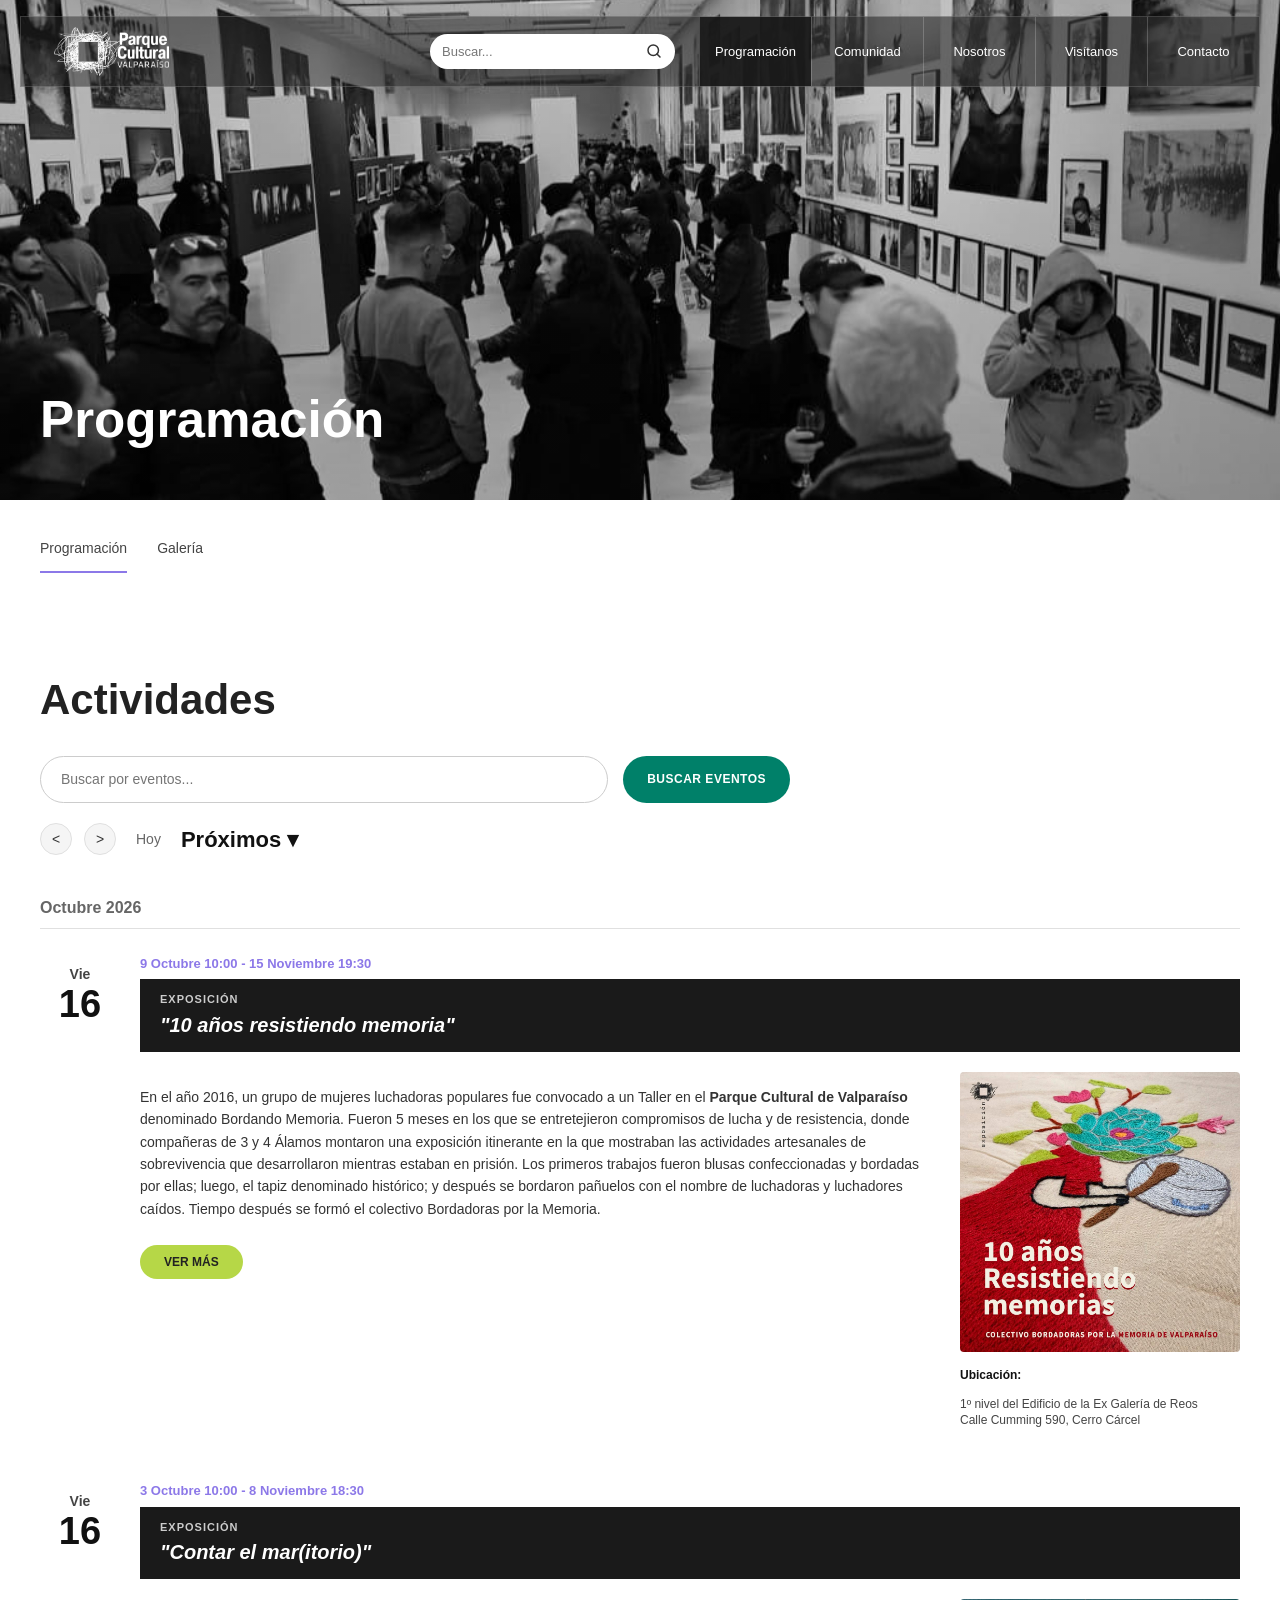
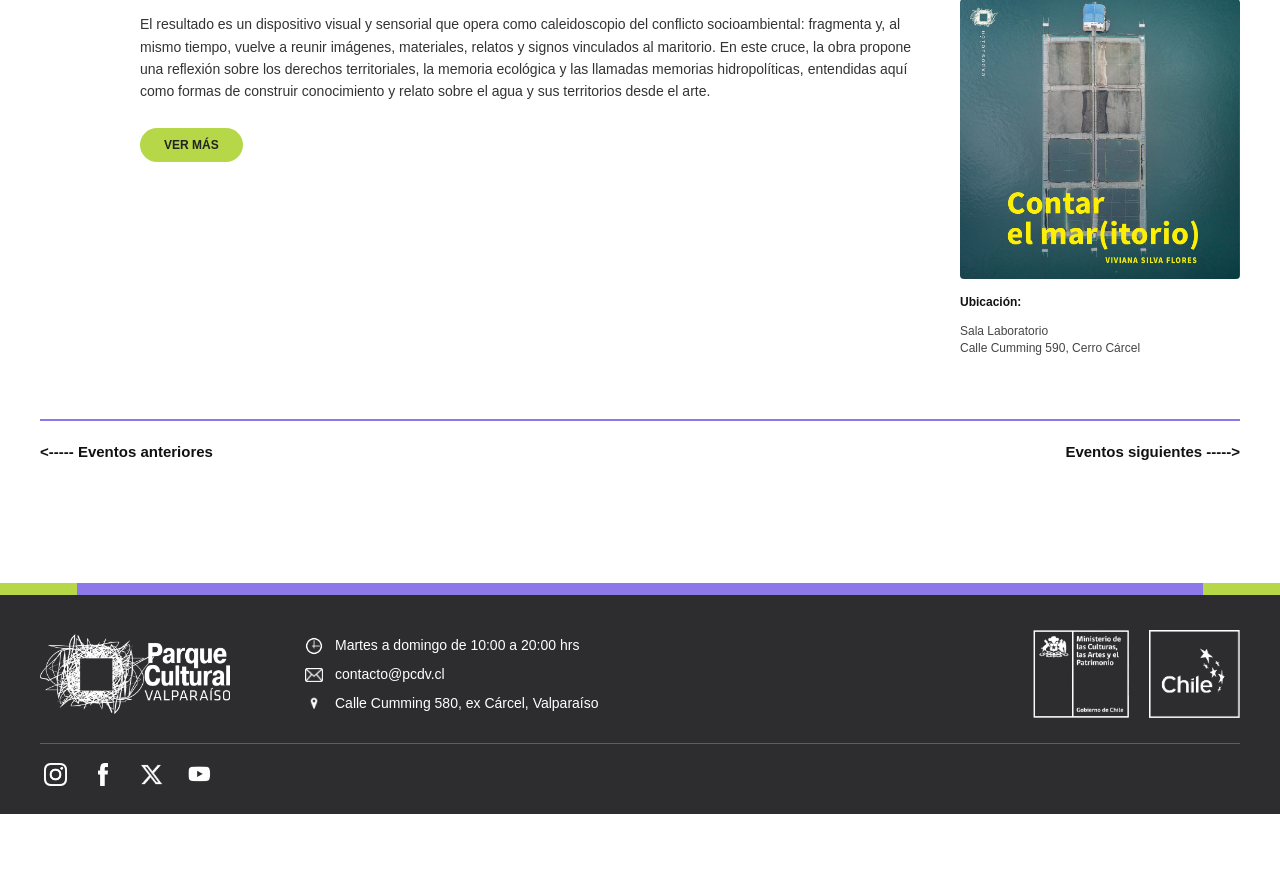
==== commit 67bff5bf: "corrección imagenes jpg" ====
--- a/cartelera.html
+++ b/cartelera.html
@@ -437,7 +437,7 @@
                     <div class="footer-dato">
 
                         <img
-                            src="assets/imagenes/icono-ubicacion.webp"
+                            src="assets/imagenes/icono-ubicacion.png"
                             alt=""
                             class="footer-icono-img"
                             width="18"
@@ -478,7 +478,7 @@
             <nav class="footer-redes" aria-label="Redes sociales">
 
                 <a href="https://www.instagram.com/" aria-label="Instagram del Parque Cultural">
-                    <img src="assets/imagenes/icono-instagram.webp" alt="" class="footer-red-icono">
+                    <img src="assets/imagenes/icono-instagram.png" alt="" class="footer-red-icono">
                 </a>
 
                 <a href="https://www.facebook.com/" aria-label="Facebook del Parque Cultural">
--- a/css/estilos.css
+++ b/css/estilos.css
@@ -5758,3 +5758,160 @@
     }
 }
 
+/* =====================================
+   SECCIÓN: ESPACIOS DEL PARQUE
+   ===================================== */
+.home-espacios {
+    padding: 60px 0;
+    background-color: #faf8f5; /* Fondo beige claro idéntico al diseño */
+}
+
+/* ENCABEZADO */
+.espacios-header {
+    display: flex;
+    justify-content: space-between;
+    align-items: flex-end;
+    margin-bottom: 30px;
+}
+
+.espacios-subtitulo {
+    font-size: 0.85rem;
+    font-weight: 600;
+    letter-spacing: 1.5px;
+    color: #726db8;
+    text-transform: uppercase;
+    display: block;
+    margin-bottom: 6px;
+}
+
+.espacios-titulo {
+    font-size: 2.2rem;
+    font-weight: 800;
+    color: #222222;
+    margin: 0;
+}
+
+.espacios-enlace-contacto {
+    font-size: 0.85rem;
+    font-weight: 700;
+    color: #726db8;
+    text-decoration: none;
+    letter-spacing: 1px;
+    border-bottom: 2px solid #726db8;
+    padding-bottom: 2px;
+    transition: opacity 0.3s ease;
+}
+
+.espacios-enlace-contacto:hover {
+    opacity: 0.75;
+}
+
+/* CONTENEDOR DE LA GALERÍA (HORIZONTALES) */
+.espacios-galeria {
+    display: flex !important;
+    flex-direction: row !important;
+    gap: 16px;
+    height: 480px;
+    width: 100%;
+}
+
+/* TARJETAS INDIVIDUALES */
+.espacio-card {
+    position: relative;
+    flex: 1; /* Ancho reducido igual para todas */
+    border-radius: 18px;
+    overflow: hidden;
+    cursor: pointer;
+    min-width: 0; /* Permite que la imagen se comprima horizontalmente */
+    transition: flex 0.6s cubic-bezier(0.25, 1, 0.5, 1);
+}
+
+/* Imagen dentro de la tarjeta */
+.espacio-card img {
+    width: 100%;
+    height: 100%;
+    object-fit: cover;
+    object-position: center;
+    display: block;
+}
+
+/* Sombras y Texto */
+.espacio-overlay {
+    position: absolute;
+    top: 0;
+    left: 0;
+    width: 100%;
+    height: 100%;
+    background: linear-gradient(180deg, rgba(0,0,0,0.45) 0%, rgba(0,0,0,0) 35%);
+    padding: 20px 15px;
+    box-sizing: border-box;
+    pointer-events: none;
+}
+
+.espacio-nombre {
+    color: #ffffff;
+    font-size: 0.85rem;
+    font-weight: 700;
+    letter-spacing: 1px;
+    text-transform: uppercase;
+    margin: 0;
+    white-space: nowrap;
+    overflow: hidden;
+    text-overflow: ellipsis;
+}
+
+/* =====================================
+   INTERACCIÓN Y ANIMACIÓN (HOVER)
+   ===================================== */
+
+/* Por defecto, la tarjeta con clase .activa se muestra más ancha */
+.espacios-galeria:not(:hover) .espacio-card.activa {
+    flex: 3.5;
+}
+
+/* Cuando el usuario pasa el mouse sobre la galería, las demás se encogen */
+.espacios-galeria:hover .espacio-card {
+    flex: 1;
+}
+
+/* La tarjeta que tiene el cursor encima se expande */
+.espacios-galeria .espacio-card:hover {
+    flex: 3.5 !important;
+}
+
+/* RESPONSIVE: Solo se apilan en pantallas muy pequeñas */
+@media (max-width: 600px) {
+    .espacios-galeria {
+        flex-direction: column !important;
+        height: auto;
+    }
+
+    .espacio-card {
+        height: 180px;
+        flex: none !important;
+    }
+
+    .espacio-card:hover {
+        height: 300px;
+    }
+}
+/* ENLACE AL PIE DE ESPACIOS */
+.espacios-pie {
+    margin-top: 35px !important; /* Aumenta el espacio con respecto a las tarjetas */
+    text-align: left;
+    width: 100%;
+}
+
+.espacios-pie .enlace-ver-espacios {
+    color: #8c71cc !important; /* Tono morado idéntico al de Cartelera */
+    font-size: 0.95rem;
+    font-weight: 500;
+    text-decoration: none !important; /* Quita el subrayado por defecto */
+    display: inline-block;
+    transition: color 0.3s ease, transform 0.3s ease;
+}
+
+.espacios-pie .enlace-ver-espacios:hover {
+    color: #6d52ad !important;
+    transform: translateX(4px); /* Desplazamiento suave al pasar el cursor */
+}
